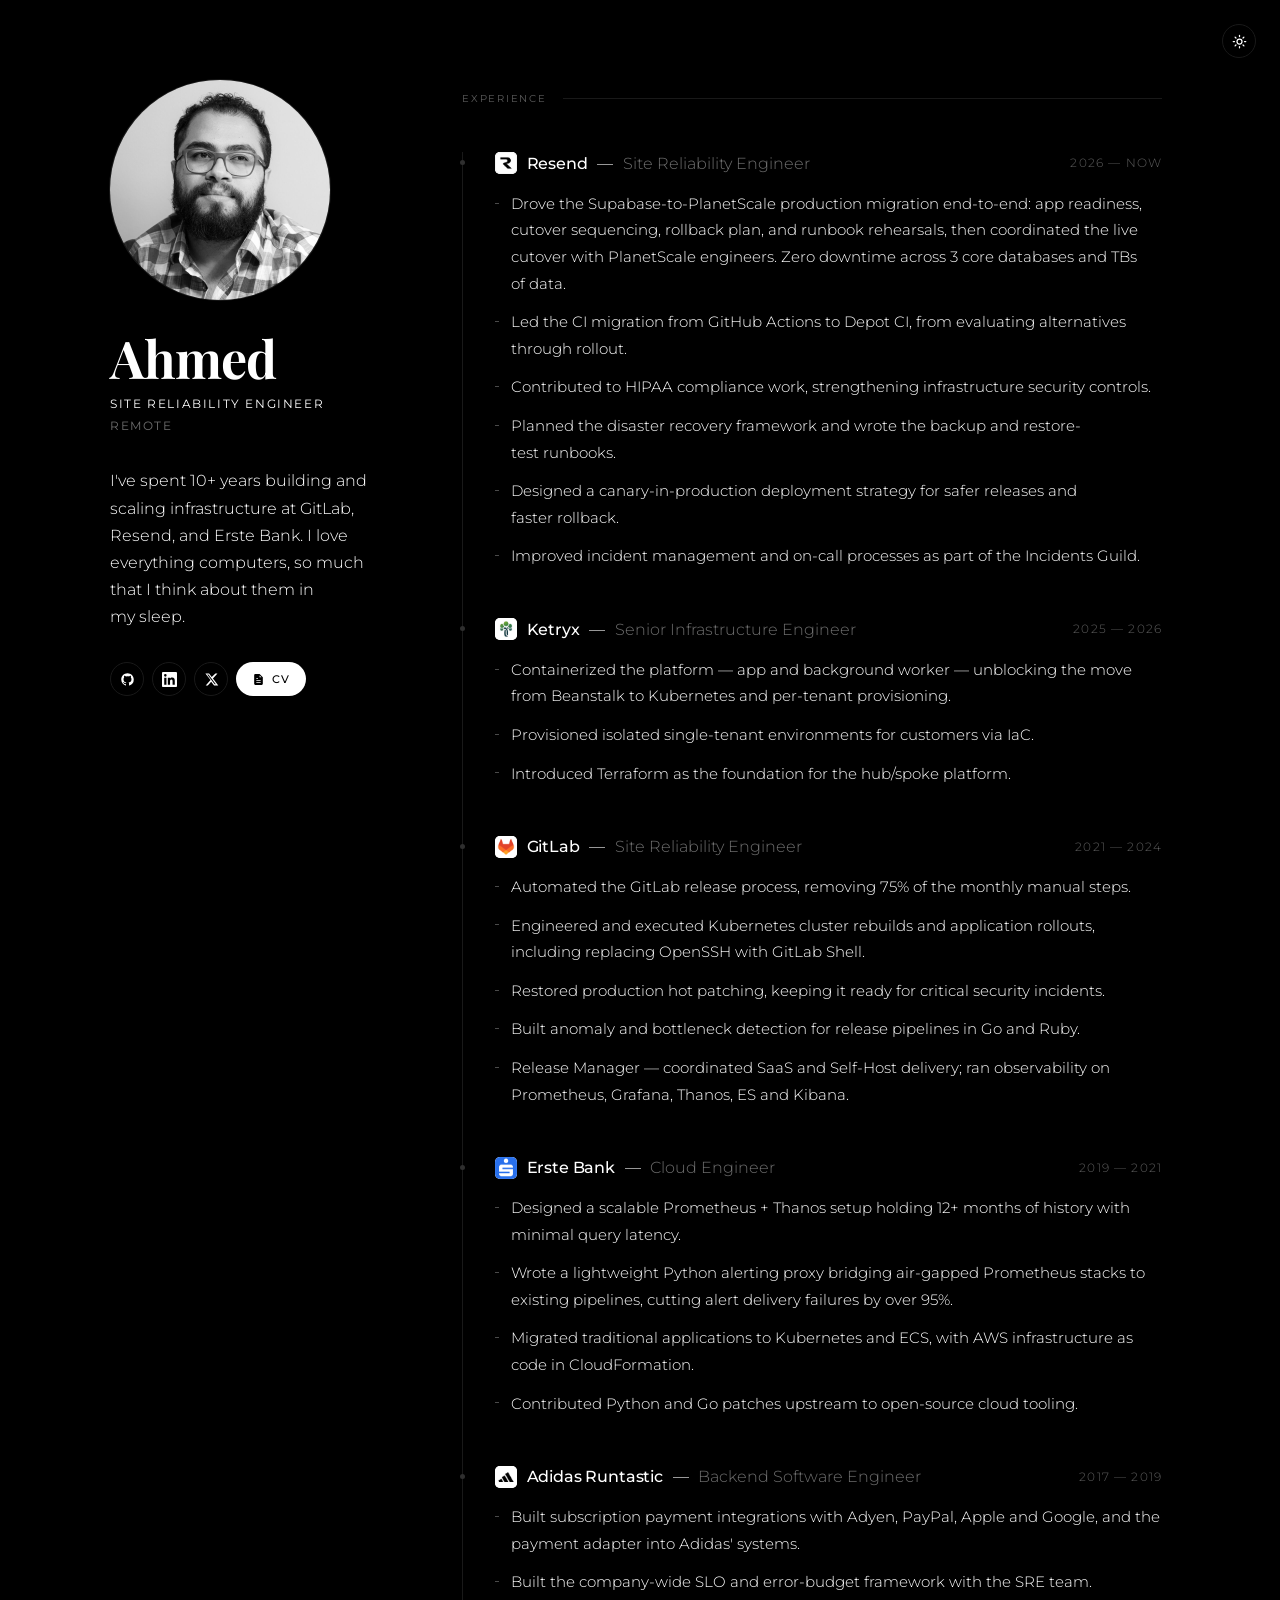
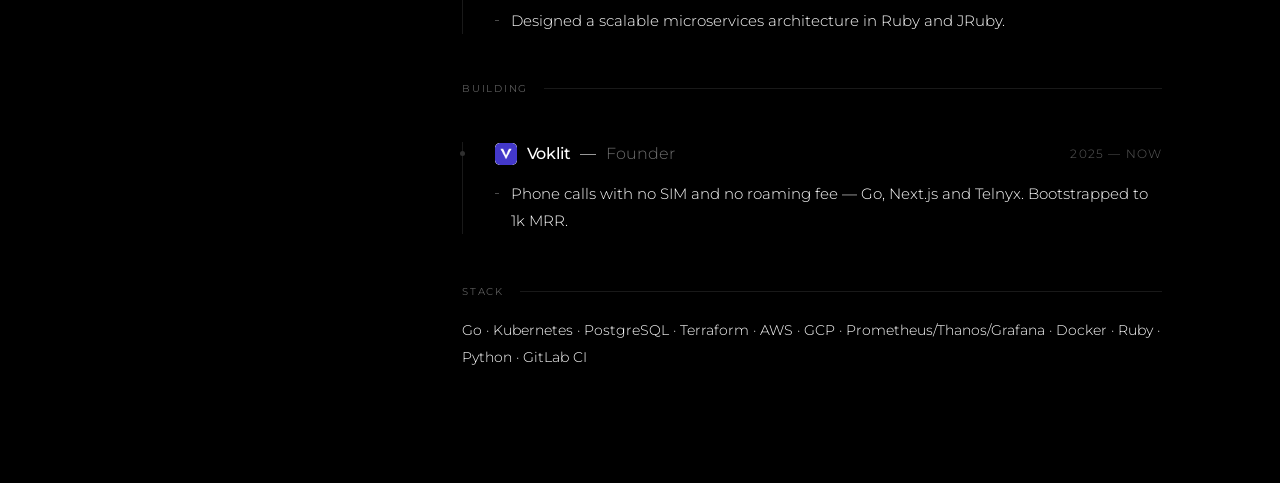
==== index.html @ a5c791d7 "Rewrite the bio around what I have built and where Name GitLab, Resend, and Erste Bank instead of a " ====
<!doctype html>
<html lang="en">
  <head>
    <meta charset="UTF-8" />
    <meta name="viewport" content="width=device-width, initial-scale=1.0" />
    <title>Ahmed — Site Reliability Engineer</title>
    <meta
      name="description"
      content="Ahmed is a Site Reliability Engineer. 10+ years building and scaling infrastructure at GitLab, Resend, and Erste Bank."
    />
    <link rel="canonical" href="https://atolba.com/" />

    <!-- Favicon -->
    <link rel="icon" type="image/x-icon" href="./assets/favicon.ico" />
    <link
      rel="icon"
      type="image/png"
      sizes="32x32"
      href="./assets/favicon-32x32.png"
    />
    <link
      rel="icon"
      type="image/png"
      sizes="16x16"
      href="./assets/favicon-16x16.png"
    />
    <link
      rel="icon"
      type="image/png"
      sizes="512x512"
      href="./assets/favicon-512.png"
    />
    <!-- declared last so browsers that support SVG prefer it; it follows the
         system colour scheme, which raster icons cannot do -->
    <link rel="icon" type="image/svg+xml" href="./assets/favicon.svg" />
    <link
      rel="apple-touch-icon"
      sizes="180x180"
      href="./assets/apple-touch-icon.png"
    />

    <!-- Open Graph -->
    <meta property="og:type" content="profile" />
    <meta property="og:url" content="https://atolba.com/" />
    <meta property="og:title" content="Ahmed — Site Reliability Engineer" />
    <meta
      property="og:description"
      content="Ahmed is a Site Reliability Engineer. 10+ years building and scaling infrastructure at GitLab, Resend, and Erste Bank."
    />
    <meta property="og:image" content="https://atolba.com/assets/og.png" />
    <meta property="og:image:type" content="image/png" />
    <meta property="og:image:width" content="1200" />
    <meta property="og:image:height" content="630" />
    <meta
      property="og:image:alt"
      content="Ahmed, Site Reliability Engineer, Remote — atolba.com"
    />
    <meta property="og:site_name" content="Ahmed" />
    <meta property="og:locale" content="en_US" />
    <meta property="profile:first_name" content="Ahmed" />

    <!-- Twitter / X Card -->
    <meta name="twitter:card" content="summary_large_image" />
    <meta name="twitter:site" content="@ahyield" />
    <meta name="twitter:creator" content="@ahyield" />
    <meta name="twitter:title" content="Ahmed — Site Reliability Engineer" />
    <meta
      name="twitter:description"
      content="Ahmed is a Site Reliability Engineer. 10+ years building and scaling infrastructure at GitLab, Resend, and Erste Bank."
    />
    <meta name="twitter:image" content="https://atolba.com/assets/og.png" />
    <meta
      name="twitter:image:alt"
      content="Ahmed, Site Reliability Engineer, Remote — atolba.com"
    />
    <link rel="preconnect" href="https://fonts.googleapis.com" />
    <link rel="preconnect" href="https://fonts.gstatic.com" crossorigin />
    <link
      href="https://fonts.googleapis.com/css2?family=Playfair+Display:wght@700&family=Montserrat:wght@300;400&display=swap"
      rel="stylesheet"
    />
    <link rel="stylesheet" href="assets/style.css" />
    <script src="assets/theme.js"></script>
    <script
      src="https://api.digitup.dev/v1/rum.js"
      data-key="rk_65c5ac5752353502935d1cb99cbffba3"
      defer
    ></script>
  </head>
  <body>
    <button
      class="theme-toggle"
      type="button"
      aria-label="Switch to light mode"
    >
      <svg
        class="icon-sun"
        viewBox="0 0 24 24"
        fill="none"
        stroke="currentColor"
        stroke-width="2"
        stroke-linecap="round"
        aria-hidden="true"
      >
        <circle cx="12" cy="12" r="4" />
        <path
          d="M12 2v2M12 20v2M4.93 4.93l1.41 1.41M17.66 17.66l1.41 1.41M2 12h2M20 12h2M6.34 17.66l-1.41 1.41M19.07 4.93l-1.41 1.41"
        />
      </svg>
      <svg
        class="icon-moon"
        viewBox="0 0 24 24"
        fill="none"
        stroke="currentColor"
        stroke-width="2"
        stroke-linecap="round"
        stroke-linejoin="round"
        aria-hidden="true"
      >
        <path d="M21 12.79A9 9 0 1111.21 3 7 7 0 0021 12.79z" />
      </svg>
    </button>

    <main class="wrap">
      <aside class="rail">
        <div class="avatar">
          <img src="assets/avatar.jpg" alt="Ahmed" width="880" height="880" />
        </div>

        <div class="identity">
          <h1 class="name">Ahmed</h1>

          <p class="meta">
            <span>Site Reliability Engineer</span>
            <span class="meta-sub">Remote</span>
          </p>
        </div>

        <p class="bio">
          I've spent 10+ years building and scaling infrastructure at GitLab,
          Resend, and Erste Bank. I love everything computers, so much that I
          think about them in my sleep.
        </p>

        <nav class="socials" aria-label="Links">
          <a
            href="https://github.com/ahyield"
            class="social-btn"
            aria-label="GitHub"
          >
            <svg viewBox="0 0 24 24" fill="currentColor" aria-hidden="true">
              <path
                d="M12 2C6.477 2 2 6.484 2 12.021c0 4.428 2.865 8.184 6.839 9.504.5.092.682-.217.682-.483 0-.237-.009-.868-.013-1.703-2.782.605-3.369-1.343-3.369-1.343-.454-1.158-1.11-1.466-1.11-1.466-.908-.62.069-.608.069-.608 1.003.07 1.531 1.032 1.531 1.032.892 1.53 2.341 1.088 2.91.832.092-.647.35-1.088.636-1.338-2.22-.253-4.555-1.113-4.555-4.951 0-1.093.39-1.988 1.029-2.688-.103-.253-.446-1.272.098-2.65 0 0 .84-.27 2.75 1.026A9.564 9.564 0 0112 6.844c.85.004 1.705.115 2.504.337 1.909-1.296 2.747-1.027 2.747-1.027.546 1.379.202 2.398.1 2.651.64.7 1.028 1.595 1.028 2.688 0 3.848-2.339 4.695-4.566 4.943.359.309.678.92.678 1.855 0 1.338-.012 2.419-.012 2.747 0 .268.18.58.688.482A10.019 10.019 0 0022 12.021C22 6.484 17.522 2 12 2z"
              />
            </svg>
          </a>

          <a
            href="https://linkedin.com/in/ahyield"
            class="social-btn"
            aria-label="LinkedIn"
          >
            <svg viewBox="0 0 24 24" fill="currentColor" aria-hidden="true">
              <path
                d="M20.447 20.452h-3.554v-5.569c0-1.328-.027-3.037-1.852-3.037-1.853 0-2.136 1.445-2.136 2.939v5.667H9.351V9h3.414v1.561h.046c.477-.9 1.637-1.85 3.37-1.85 3.601 0 4.267 2.37 4.267 5.455v6.286zM5.337 7.433a2.062 2.062 0 01-2.063-2.065 2.064 2.064 0 112.063 2.065zm1.782 13.019H3.555V9h3.564v11.452zM22.225 0H1.771C.792 0 0 .774 0 1.729v20.542C0 23.227.792 24 1.771 24h20.451C23.2 24 24 23.227 24 22.271V1.729C24 .774 23.2 0 22.222 0h.003z"
              />
            </svg>
          </a>

          <a href="https://x.com/ahyield" class="social-btn" aria-label="X">
            <svg viewBox="0 0 24 24" fill="currentColor" aria-hidden="true">
              <path
                d="M18.244 2.25h3.308l-7.227 8.26 8.502 11.24H16.17l-4.714-6.231-5.401 6.231H2.746l7.73-8.835L2.25 2.25H8.08l4.253 5.622zm-1.161 17.52h1.833L7.084 4.126H5.117z"
              />
            </svg>
          </a>

          <a
            class="cv-btn"
            href="assets/ahmed-tolba-sre.pdf"
            target="_blank"
            rel="noopener nofollow"
          >
            <svg viewBox="0 0 24 24" fill="currentColor" aria-hidden="true">
              <path
                d="M14 2H6a2 2 0 00-2 2v16a2 2 0 002 2h12a2 2 0 002-2V8l-6-6zm0 2.5L17.5 8H14V4.5zM8 13h8v1.5H8V13zm0 3.5h8V18H8v-1.5zM8 9.5h3V11H8V9.5z"
              />
            </svg>
            CV
          </a>
        </nav>
      </aside>

      <div class="column">
        <section class="work" aria-label="Experience">
          <p class="section-label">Experience</p>

          <div class="roles">
            <div class="role">
              <div class="role-head">
                <span class="role-who">
                  <img
                    class="role-logo"
                    src="assets/logos/resend.png"
                    alt=""
                    aria-hidden="true"
                    width="22"
                    height="22"
                  />
                  <span class="role-company"
                    ><a href="https://resend.com">Resend</a></span
                  >
                  — <span class="role-title">Site Reliability Engineer</span>
                </span>
                <span class="role-date">2026 — now</span>
              </div>
              <ul class="role-points">
                <li>
                  Drove the Supabase-to-PlanetScale production migration
                  end-to-end: app readiness, cutover sequencing, rollback plan,
                  and runbook rehearsals, then coordinated the live cutover with
                  PlanetScale engineers. Zero downtime across 3 core databases
                  and TBs of data.
                </li>
                <li>
                  Led the CI migration from GitHub Actions to Depot CI, from
                  evaluating alternatives through rollout.
                </li>
                <li>
                  Contributed to HIPAA compliance work, strengthening
                  infrastructure security controls.
                </li>
                <li>
                  Planned the disaster recovery framework and wrote the backup
                  and restore-test runbooks.
                </li>
                <li>
                  Designed a canary-in-production deployment strategy for safer
                  releases and faster rollback.
                </li>
                <li>
                  Improved incident management and on-call processes as part of
                  the Incidents Guild.
                </li>
              </ul>
            </div>

            <div class="role">
              <div class="role-head">
                <span class="role-who">
                  <img
                    class="role-logo"
                    src="assets/logos/ketryx.png"
                    alt=""
                    aria-hidden="true"
                    width="22"
                    height="22"
                  />
                  <span class="role-company"
                    ><a href="https://ketryx.com">Ketryx</a></span
                  >
                  —
                  <span class="role-title">Senior Infrastructure Engineer</span>
                </span>
                <span class="role-date">2025 — 2026</span>
              </div>
              <ul class="role-points">
                <li>
                  Containerized the platform — app and background worker —
                  unblocking the move from Beanstalk to Kubernetes and
                  per-tenant provisioning.
                </li>
                <li>
                  Provisioned isolated single-tenant environments for customers
                  via IaC.
                </li>
                <li>
                  Introduced Terraform as the foundation for the hub/spoke
                  platform.
                </li>
              </ul>
            </div>

            <div class="role">
              <div class="role-head">
                <span class="role-who">
                  <img
                    class="role-logo"
                    src="assets/logos/gitlab.png"
                    alt=""
                    aria-hidden="true"
                    width="22"
                    height="22"
                  />
                  <span class="role-company"
                    ><a href="https://gitlab.com">GitLab</a></span
                  >
                  — <span class="role-title">Site Reliability Engineer</span>
                </span>
                <span class="role-date">2021 — 2024</span>
              </div>
              <ul class="role-points">
                <li>
                  Automated the GitLab release process, removing 75% of the
                  monthly manual steps.
                </li>
                <li>
                  Engineered and executed Kubernetes cluster rebuilds and
                  application rollouts, including replacing OpenSSH with GitLab
                  Shell.
                </li>
                <li>
                  Restored production hot patching, keeping it ready for
                  critical security incidents.
                </li>
                <li>
                  Built anomaly and bottleneck detection for release pipelines
                  in Go and Ruby.
                </li>
                <li>
                  Release Manager — coordinated SaaS and Self-Host delivery; ran
                  observability on Prometheus, Grafana, Thanos, ES and Kibana.
                </li>
              </ul>
            </div>

            <div class="role">
              <div class="role-head">
                <span class="role-who">
                  <img
                    class="role-logo"
                    src="assets/logos/erste.png"
                    alt=""
                    aria-hidden="true"
                    width="22"
                    height="22"
                  />
                  <span class="role-company">Erste Bank</span> —
                  <span class="role-title">Cloud Engineer</span>
                </span>
                <span class="role-date">2019 — 2021</span>
              </div>
              <ul class="role-points">
                <li>
                  Designed a scalable Prometheus + Thanos setup holding 12+
                  months of history with minimal query latency.
                </li>
                <li>
                  Wrote a lightweight Python alerting proxy bridging air-gapped
                  Prometheus stacks to existing pipelines, cutting alert
                  delivery failures by over 95%.
                </li>
                <li>
                  Migrated traditional applications to Kubernetes and ECS, with
                  AWS infrastructure as code in CloudFormation.
                </li>
                <li>
                  Contributed Python and Go patches upstream to open-source
                  cloud tooling.
                </li>
              </ul>
            </div>

            <div class="role">
              <div class="role-head">
                <span class="role-who">
                  <img
                    class="role-logo"
                    src="assets/logos/adidas.png"
                    alt=""
                    aria-hidden="true"
                    width="22"
                    height="22"
                  />
                  <span class="role-company">Adidas Runtastic</span> —
                  <span class="role-title">Backend Software Engineer</span>
                </span>
                <span class="role-date">2017 — 2019</span>
              </div>
              <ul class="role-points">
                <li>
                  Built subscription payment integrations with Adyen, PayPal,
                  Apple and Google, and the payment adapter into Adidas'
                  systems.
                </li>
                <li>
                  Built the company-wide SLO and error-budget framework with the
                  SRE team.
                </li>
                <li>
                  Designed a scalable microservices architecture in Ruby and
                  JRuby.
                </li>
              </ul>
            </div>
          </div>

          <p class="section-label">Building</p>

          <div class="roles">
            <div class="role">
              <div class="role-head">
                <span class="role-who">
                  <img
                    class="role-logo"
                    src="assets/logos/voklit.png"
                    alt=""
                    aria-hidden="true"
                    width="22"
                    height="22"
                  />
                  <span class="role-company"
                    ><a href="https://voklit.com">Voklit</a></span
                  >
                  — <span class="role-title">Founder</span>
                </span>
                <span class="role-date">2025 — now</span>
              </div>
              <ul class="role-points">
                <li>
                  Phone calls with no SIM and no roaming fee — Go, Next.js and
                  Telnyx. Bootstrapped to 1k MRR.
                </li>
              </ul>
            </div>
          </div>
        </section>

        <p class="stack">
          <span class="section-label">Stack</span>
          <span
            >Go · Kubernetes · PostgreSQL · Terraform · AWS · GCP ·
            Prometheus/Thanos/Grafana · Docker · Ruby · Python · GitLab CI</span
          >
        </p>
      </div>
    </main>
  </body>
</html>
---- assets/style.css ----
:root {
  --bg: #000;
  --fg: #fff;
  --fg-mid: #6e6e6e;
  --fg-faint: #5c5c5c;
  --label: #5c5c5c;
  --line: #191919;
  --line-strong: #4a4a4a;
  --dot: #2f2f2f;
  --bullet: #4a4a4a;
  --btn-hover: #d8d8d8;
  --chip-ring: transparent;
  --accent: #5eaaff;
  --ease-out: cubic-bezier(0.23, 1, 0.32, 1);

  /* vertical rhythm — every gap on the page comes from this scale */
  --s1: 0.5rem;
  --s2: 0.75rem;
  --s3: 1rem;
  --s4: 1.5rem;
  --s5: 2rem;
  --s6: 3rem;

  color-scheme: dark;
}

/* opt-in light theme; the button sets data-theme on <html> */
:root[data-theme="light"] {
  --bg: #fff;
  --fg: #111;
  --fg-mid: #6b6b6b;
  --fg-faint: #9b9b9b;
  --label: #9b9b9b;
  --line: #e6e6e6;
  --line-strong: #bdbdbd;
  --dot: #d2d2d2;
  --bullet: #c2c2c2;
  --btn-hover: #333;
  --chip-ring: #dcdcdc;
  --accent: #0b63ce;

  color-scheme: light;
}

*,
*::before,
*::after {
  box-sizing: border-box;
  margin: 0;
  padding: 0;
}

::selection {
  background: var(--accent);
  color: var(--bg);
}

body {
  min-height: 100vh;
  background: var(--bg);
  display: flex;
  justify-content: center;
  font-family: "Montserrat", sans-serif;
  -webkit-font-smoothing: antialiased;
  padding: 5rem 2rem 7rem;
}

.wrap {
  width: 100%;
  max-width: 1060px;
  display: grid;
  grid-template-columns: 280px 1fr;
  gap: 4.5rem;
}

/* ── Sticky identity rail ── */
.rail {
  position: sticky;
  top: 5rem;
  align-self: start;
  display: flex;
  flex-direction: column;
  gap: var(--s5);
}

.identity {
  display: flex;
  flex-direction: column;
  gap: var(--s2);
}

.avatar {
  width: 220px;
  height: 220px;
  border-radius: 50%;
  overflow: hidden;
  box-shadow: 0 0 0 1px var(--line);
  opacity: 0;
  animation: up 0.7s var(--ease-out) 0.05s forwards;
}

.avatar img {
  width: 100%;
  height: 100%;
  object-fit: cover;
  display: block;
}

.name {
  font-family: "Playfair Display", Georgia, serif;
  font-size: 3.25rem;
  font-weight: 700;
  color: var(--fg);
  letter-spacing: -0.02em;
  line-height: 1;
  opacity: 0;
  animation: up 0.7s var(--ease-out) 0.15s forwards;
}

.meta {
  display: flex;
  flex-direction: column;
  gap: 0.3rem;
  font-size: 0.72rem;
  font-weight: 400;
  color: var(--fg);
  letter-spacing: 0.14em;
  text-transform: uppercase;
  line-height: 1.5;
  opacity: 0;
  animation: up 0.7s var(--ease-out) 0.25s forwards;
}

.meta-sub {
  color: var(--fg-mid);
}

.bio {
  font-size: 1rem;
  font-weight: 300;
  color: var(--fg);
  line-height: 1.7;
  text-wrap: pretty;
  opacity: 0;
  animation: up 0.7s var(--ease-out) 0.35s forwards;
}

/* ── Social buttons ── */
.socials {
  display: flex;
  align-items: center;
  gap: var(--s1);
  flex-wrap: wrap;
  opacity: 0;
  animation: up 0.7s var(--ease-out) 0.45s forwards;
}

.social-btn {
  display: inline-flex;
  align-items: center;
  justify-content: center;
  width: 34px;
  height: 34px;
  border: 1px solid var(--line);
  border-radius: 999px;
  color: var(--fg);
  text-decoration: none;
  transition:
    border-color 200ms var(--ease-out),
    transform 160ms var(--ease-out);
}

.social-btn svg {
  width: 15px;
  height: 15px;
  flex-shrink: 0;
}

@media (hover: hover) and (pointer: fine) {
  .social-btn:hover {
    border-color: var(--line-strong);
  }
}

.social-btn:active {
  transform: scale(0.97);
}

/* ── Theme toggle ── */
.theme-toggle {
  position: fixed;
  top: var(--s4);
  right: var(--s4);
  z-index: 10;
  display: inline-flex;
  align-items: center;
  justify-content: center;
  width: 34px;
  height: 34px;
  padding: 0;
  border: 1px solid var(--line);
  border-radius: 999px;
  background: var(--bg);
  color: var(--fg);
  cursor: pointer;
  transition:
    border-color 200ms var(--ease-out),
    transform 160ms var(--ease-out);
}

.theme-toggle svg {
  width: 15px;
  height: 15px;
}

.theme-toggle:focus-visible {
  outline: 2px solid var(--accent);
  outline-offset: 2px;
}

@media (hover: hover) and (pointer: fine) {
  .theme-toggle:hover {
    border-color: var(--line-strong);
  }
}

.theme-toggle:active {
  transform: scale(0.97);
}

.icon-moon {
  display: none;
}

:root[data-theme="light"] .icon-sun {
  display: none;
}

:root[data-theme="light"] .icon-moon {
  display: block;
}

/* ── CV ── */
.cv-btn {
  display: inline-flex;
  align-items: center;
  gap: 0.45rem;
  height: 34px;
  padding: 0 1rem;
  border-radius: 999px;
  background: var(--fg);
  color: var(--bg);
  font-size: 0.68rem;
  font-weight: 500;
  letter-spacing: 0.08em;
  text-transform: uppercase;
  text-decoration: none;
  opacity: 0;
  transition:
    background-color 200ms var(--ease-out),
    transform 160ms var(--ease-out);
  animation: up 0.7s var(--ease-out) 0.45s forwards;
}

.cv-btn svg {
  width: 13px;
  height: 13px;
  flex-shrink: 0;
}

@media (hover: hover) and (pointer: fine) {
  .cv-btn:hover {
    background-color: var(--btn-hover);
  }
}

.cv-btn:active {
  transform: scale(0.97);
}

/* ── Section labels ── */
.section-label {
  display: flex;
  align-items: center;
  gap: var(--s3);
  font-size: 0.62rem;
  font-weight: 400;
  color: var(--label);
  letter-spacing: 0.18em;
  text-transform: uppercase;
}

.section-label::after {
  content: "";
  flex: 1;
  height: 1px;
  background: var(--line);
}

/* ── Experience timeline ── */
.column {
  display: flex;
  flex-direction: column;
  gap: var(--s6);
  max-width: 700px;
  padding-top: 0.75rem;
}

.work {
  display: flex;
  flex-direction: column;
  gap: var(--s6);
}

.roles {
  display: flex;
  flex-direction: column;
  gap: var(--s6);
  border-left: 1px solid var(--line);
  padding-left: var(--s5);
}

.role {
  position: relative;
  opacity: 0;
  animation: up 0.7s var(--ease-out) forwards;
}

.role::before {
  content: "";
  position: absolute;
  left: calc(-1 * var(--s5) - 3px);
  top: 0.53rem;
  width: 5px;
  height: 5px;
  border-radius: 50%;
  background: var(--dot);
  transition: background 250ms var(--ease-out);
}

.roles .role:nth-child(1) {
  animation-delay: 0.6s;
}
.roles .role:nth-child(2) {
  animation-delay: 0.66s;
}
.roles .role:nth-child(3) {
  animation-delay: 0.72s;
}
.roles .role:nth-child(4) {
  animation-delay: 0.78s;
}
.roles .role:nth-child(5) {
  animation-delay: 0.84s;
}

@media (hover: hover) and (pointer: fine) {
  .role:hover::before {
    background: var(--accent);
  }
}

.role-head {
  display: flex;
  align-items: center;
  justify-content: space-between;
  gap: var(--s3);
  margin-bottom: var(--s3);
}

.role-who {
  display: flex;
  align-items: center;
  gap: 0.6rem;
  font-size: 1.02rem;
  font-weight: 300;
  color: var(--fg);
  line-height: 1.4;
  min-width: 0;
}

/* company marks are normalized onto white chips so dark logos stay visible */
.role-logo {
  width: 22px;
  height: 22px;
  flex-shrink: 0;
  border-radius: 5px;
  background: #fff;
  box-shadow: 0 0 0 1px var(--chip-ring);
  object-fit: contain;
}

.role-company {
  font-weight: 500;
  letter-spacing: -0.01em;
}

.role-company a {
  color: inherit;
  text-decoration: none;
  transition: color 200ms var(--ease-out);
}

@media (hover: hover) and (pointer: fine) {
  .role-company a:hover {
    color: var(--accent);
  }
}

.role-title {
  color: var(--fg-mid);
}

.role-date {
  font-size: 0.72rem;
  font-weight: 300;
  color: var(--fg-faint);
  flex-shrink: 0;
  letter-spacing: 0.1em;
  text-transform: uppercase;
}

.role-points {
  list-style: none;
  display: flex;
  flex-direction: column;
  gap: var(--s2);
}

.role-points li {
  position: relative;
  padding-left: 1rem;
  font-size: 0.95rem;
  font-weight: 300;
  color: var(--fg);
  line-height: 1.75;
  text-wrap: pretty;
}

.role-points li::before {
  content: "";
  position: absolute;
  left: 0;
  top: 0.78em;
  width: 4px;
  height: 1px;
  background: var(--bullet);
}

/* ── Stack ── */
.stack {
  display: flex;
  flex-direction: column;
  gap: var(--s3);
  font-size: 0.88rem;
  font-weight: 300;
  color: var(--fg);
  line-height: 1.9;
  opacity: 0;
  animation: up 0.7s var(--ease-out) 0.9s forwards;
}

@keyframes up {
  from {
    opacity: 0;
    transform: translateY(10px);
  }
  to {
    opacity: 1;
    transform: translateY(0);
  }
}

@media (max-width: 820px) {
  body {
    padding: 3.5rem 1.5rem 5rem;
  }

  .wrap {
    grid-template-columns: 1fr;
    gap: var(--s6);
  }

  .rail {
    position: static;
  }

  .avatar {
    width: 128px;
    height: 128px;
  }

  .name {
    font-size: 2.75rem;
  }

  .bio {
    max-width: 46ch;
  }

  .column {
    padding-top: 0;
  }

  .roles {
    padding-left: var(--s4);
  }

  .role::before {
    left: calc(-1 * var(--s4) - 3px);
  }

  .role-head {
    flex-direction: column;
    align-items: flex-start;
    gap: 0.3rem;
  }
}

@media (prefers-reduced-motion: reduce) {
  .avatar,
  .name,
  .meta,
  .bio,
  .socials,
  .cv-btn,
  .role,
  .stack {
    animation: fade 0.4s ease forwards;
  }

  .social-btn:active,
  .cv-btn:active,
  .theme-toggle:active {
    transform: none;
  }
}

@keyframes fade {
  to {
    opacity: 1;
  }
}
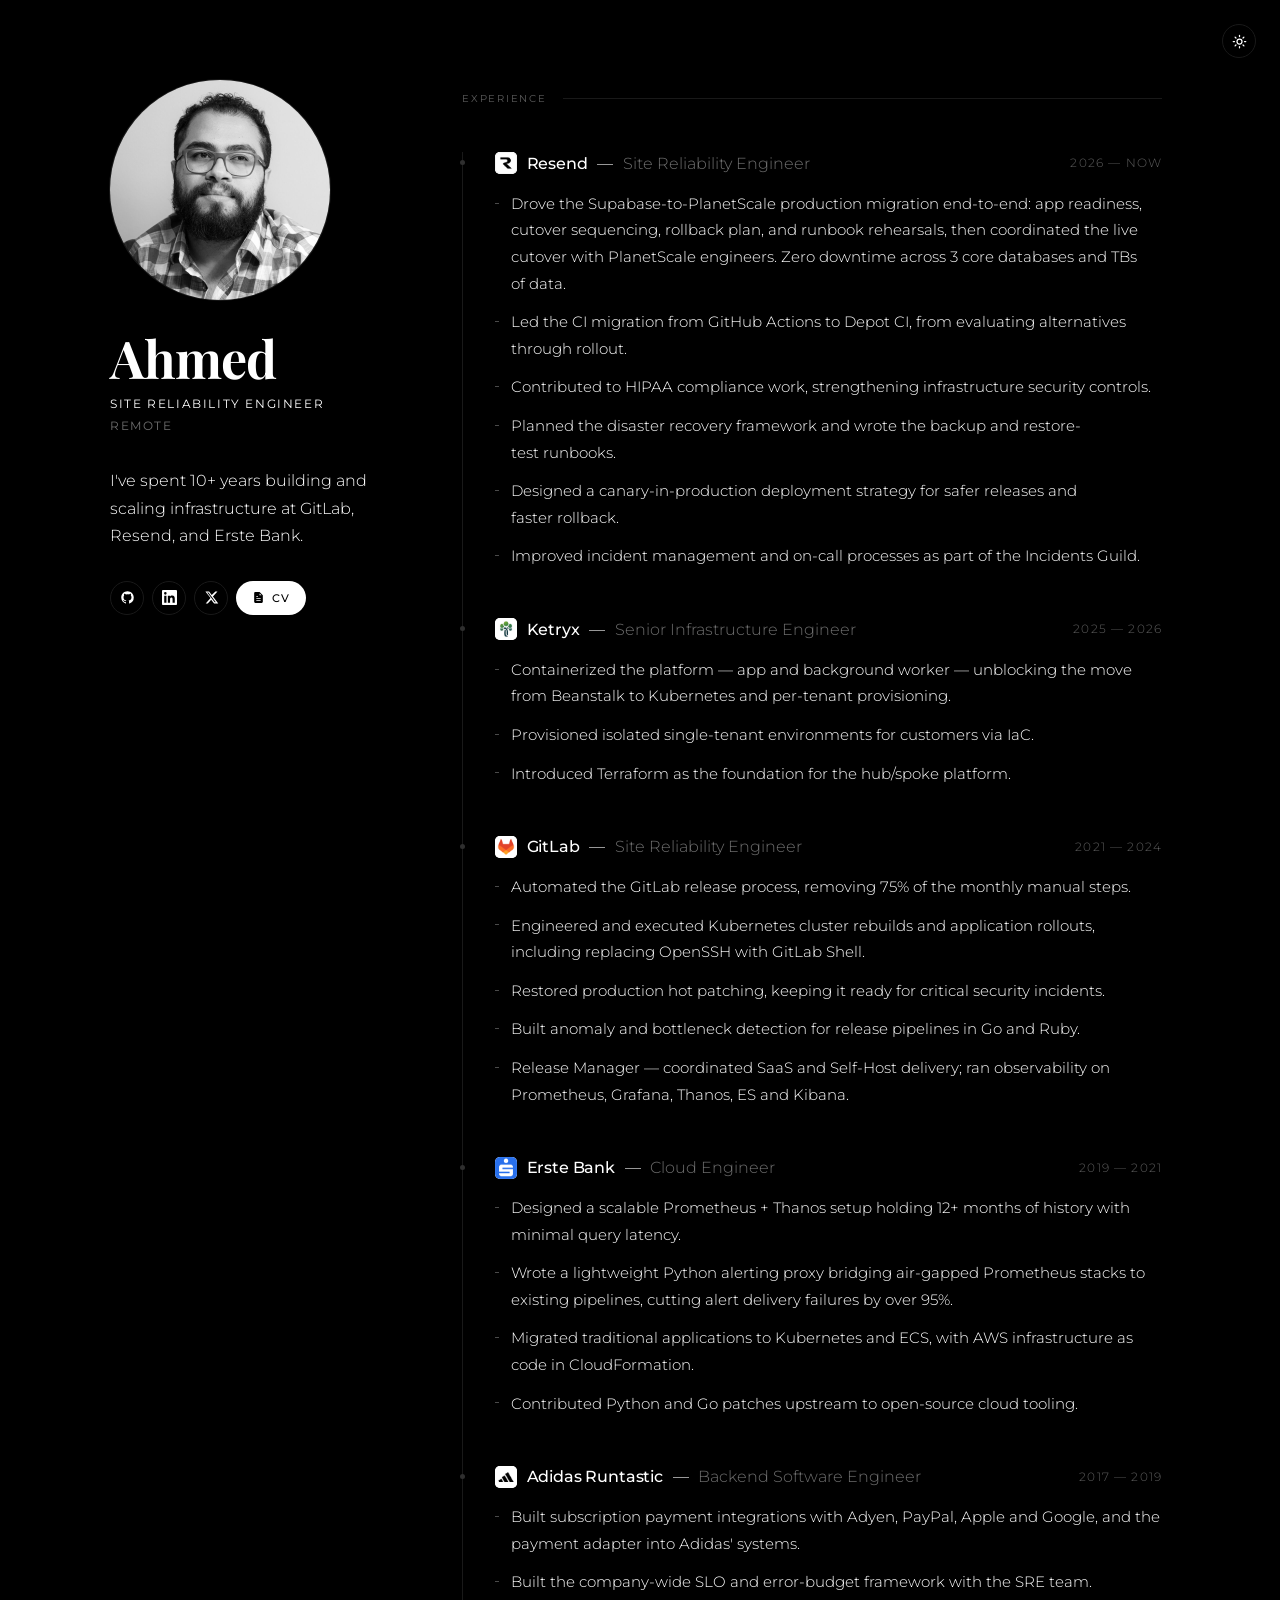
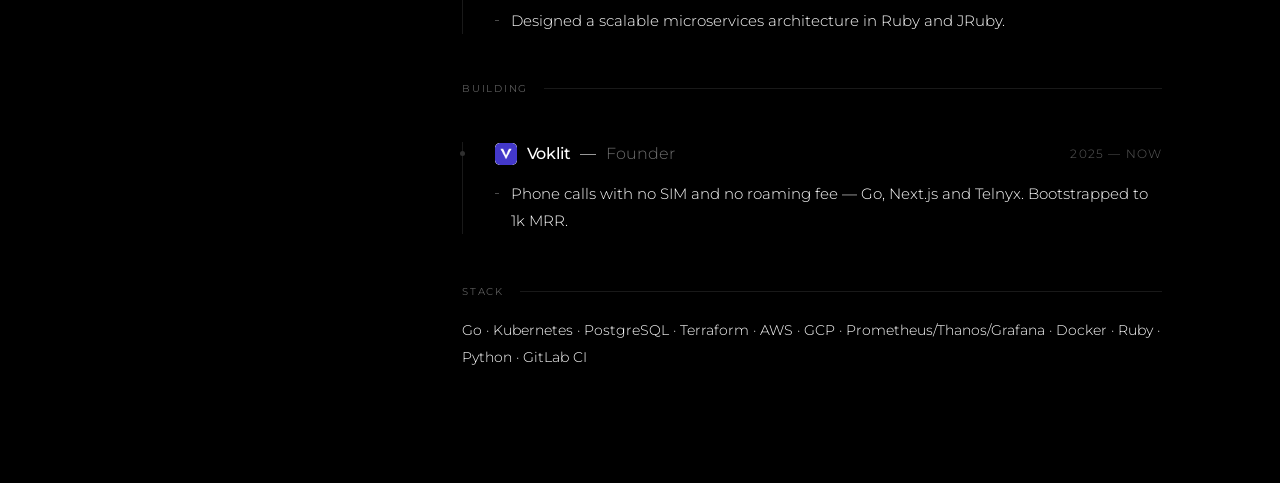
==== commit 6716d750: "Remove useless phrase" ====
--- a/index.html
+++ b/index.html
@@ -138,8 +138,7 @@
 
         <p class="bio">
           I've spent 10+ years building and scaling infrastructure at GitLab,
-          Resend, and Erste Bank. I love everything computers, so much that I
-          think about them in my sleep.
+          Resend, and Erste Bank.
         </p>
 
         <nav class="socials" aria-label="Links">
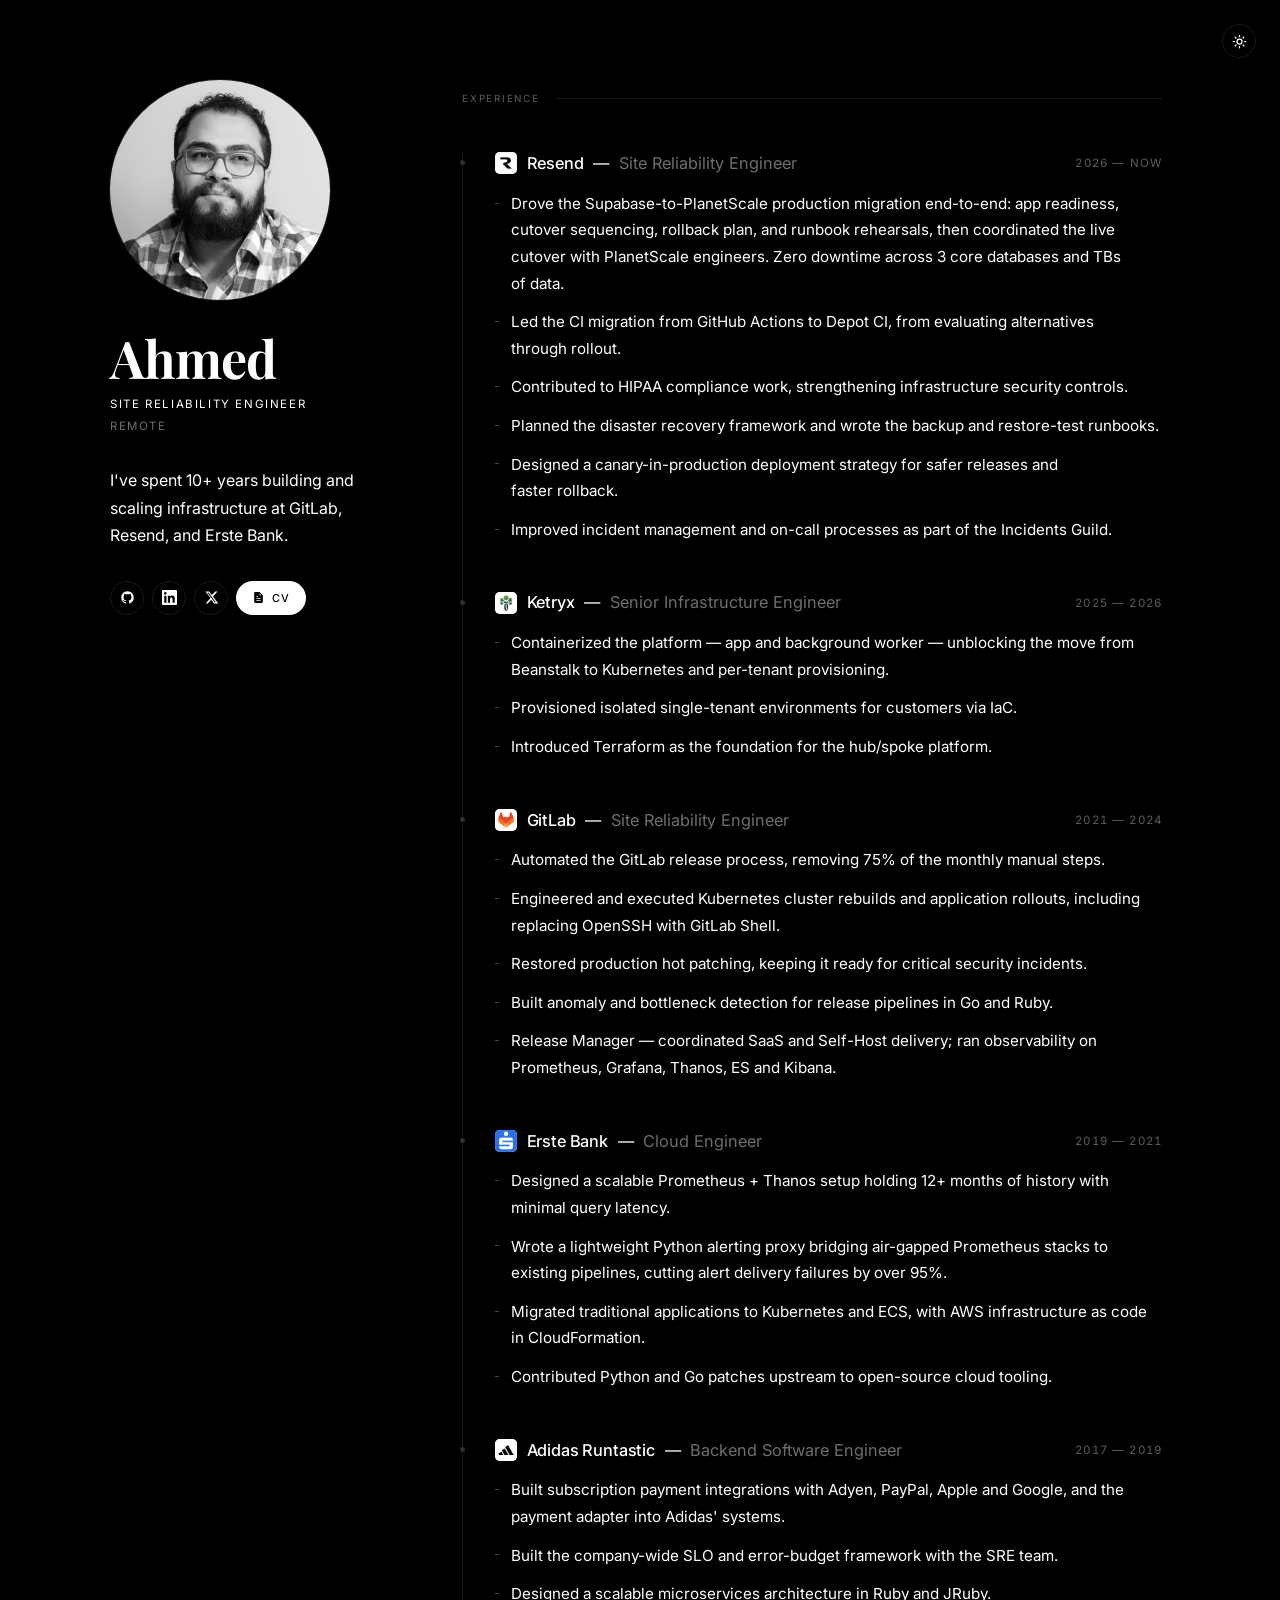
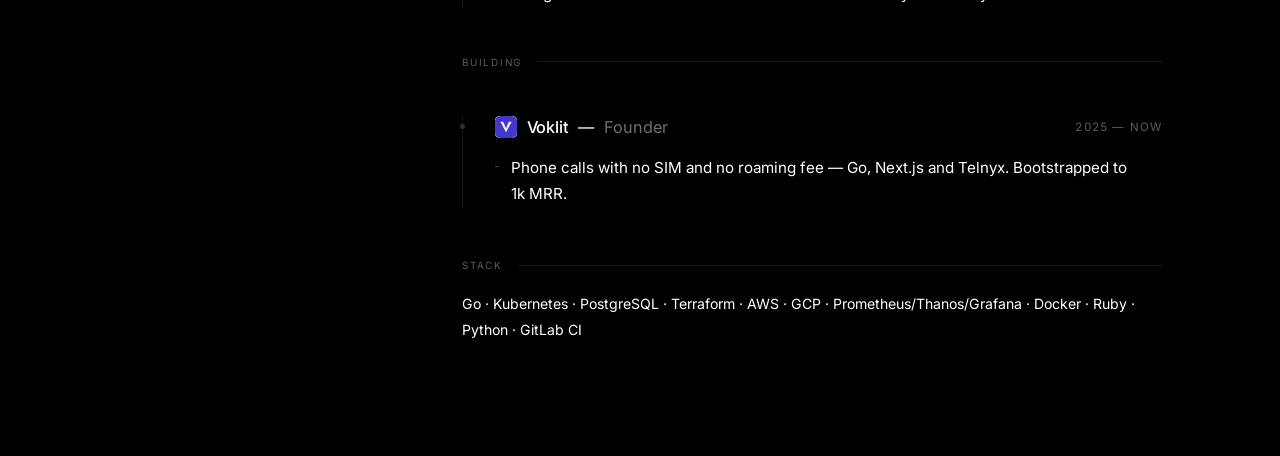
==== commit 0d0db490: "Set body text in Inter instead of Montserrat Montserrat is a geometric display face; at 15px its wid" ====
--- a/index.html
+++ b/index.html
@@ -76,7 +76,7 @@
     <link rel="preconnect" href="https://fonts.googleapis.com" />
     <link rel="preconnect" href="https://fonts.gstatic.com" crossorigin />
     <link
-      href="https://fonts.googleapis.com/css2?family=Playfair+Display:wght@700&family=Montserrat:wght@300;400&display=swap"
+      href="https://fonts.googleapis.com/css2?family=Playfair+Display:wght@700&family=Inter:wght@400;500&display=swap"
       rel="stylesheet"
     />
     <link rel="stylesheet" href="assets/style.css" />
--- a/assets/style.css
+++ b/assets/style.css
@@ -60,7 +60,7 @@
   background: var(--bg);
   display: flex;
   justify-content: center;
-  font-family: "Montserrat", sans-serif;
+  font-family: "Inter", system-ui, -apple-system, sans-serif;
   -webkit-font-smoothing: antialiased;
   padding: 5rem 2rem 7rem;
 }
@@ -137,7 +137,7 @@
 
 .bio {
   font-size: 1rem;
-  font-weight: 300;
+  font-weight: 400;
   color: var(--fg);
   line-height: 1.7;
   text-wrap: pretty;
@@ -373,7 +373,7 @@
   align-items: center;
   gap: 0.6rem;
   font-size: 1.02rem;
-  font-weight: 300;
+  font-weight: 400;
   color: var(--fg);
   line-height: 1.4;
   min-width: 0;
@@ -412,8 +412,9 @@
 }
 
 .role-date {
+  font-variant-numeric: tabular-nums;
   font-size: 0.72rem;
-  font-weight: 300;
+  font-weight: 400;
   color: var(--fg-faint);
   flex-shrink: 0;
   letter-spacing: 0.1em;
@@ -431,7 +432,7 @@
   position: relative;
   padding-left: 1rem;
   font-size: 0.95rem;
-  font-weight: 300;
+  font-weight: 400;
   color: var(--fg);
   line-height: 1.75;
   text-wrap: pretty;
@@ -453,7 +454,7 @@
   flex-direction: column;
   gap: var(--s3);
   font-size: 0.88rem;
-  font-weight: 300;
+  font-weight: 400;
   color: var(--fg);
   line-height: 1.9;
   opacity: 0;
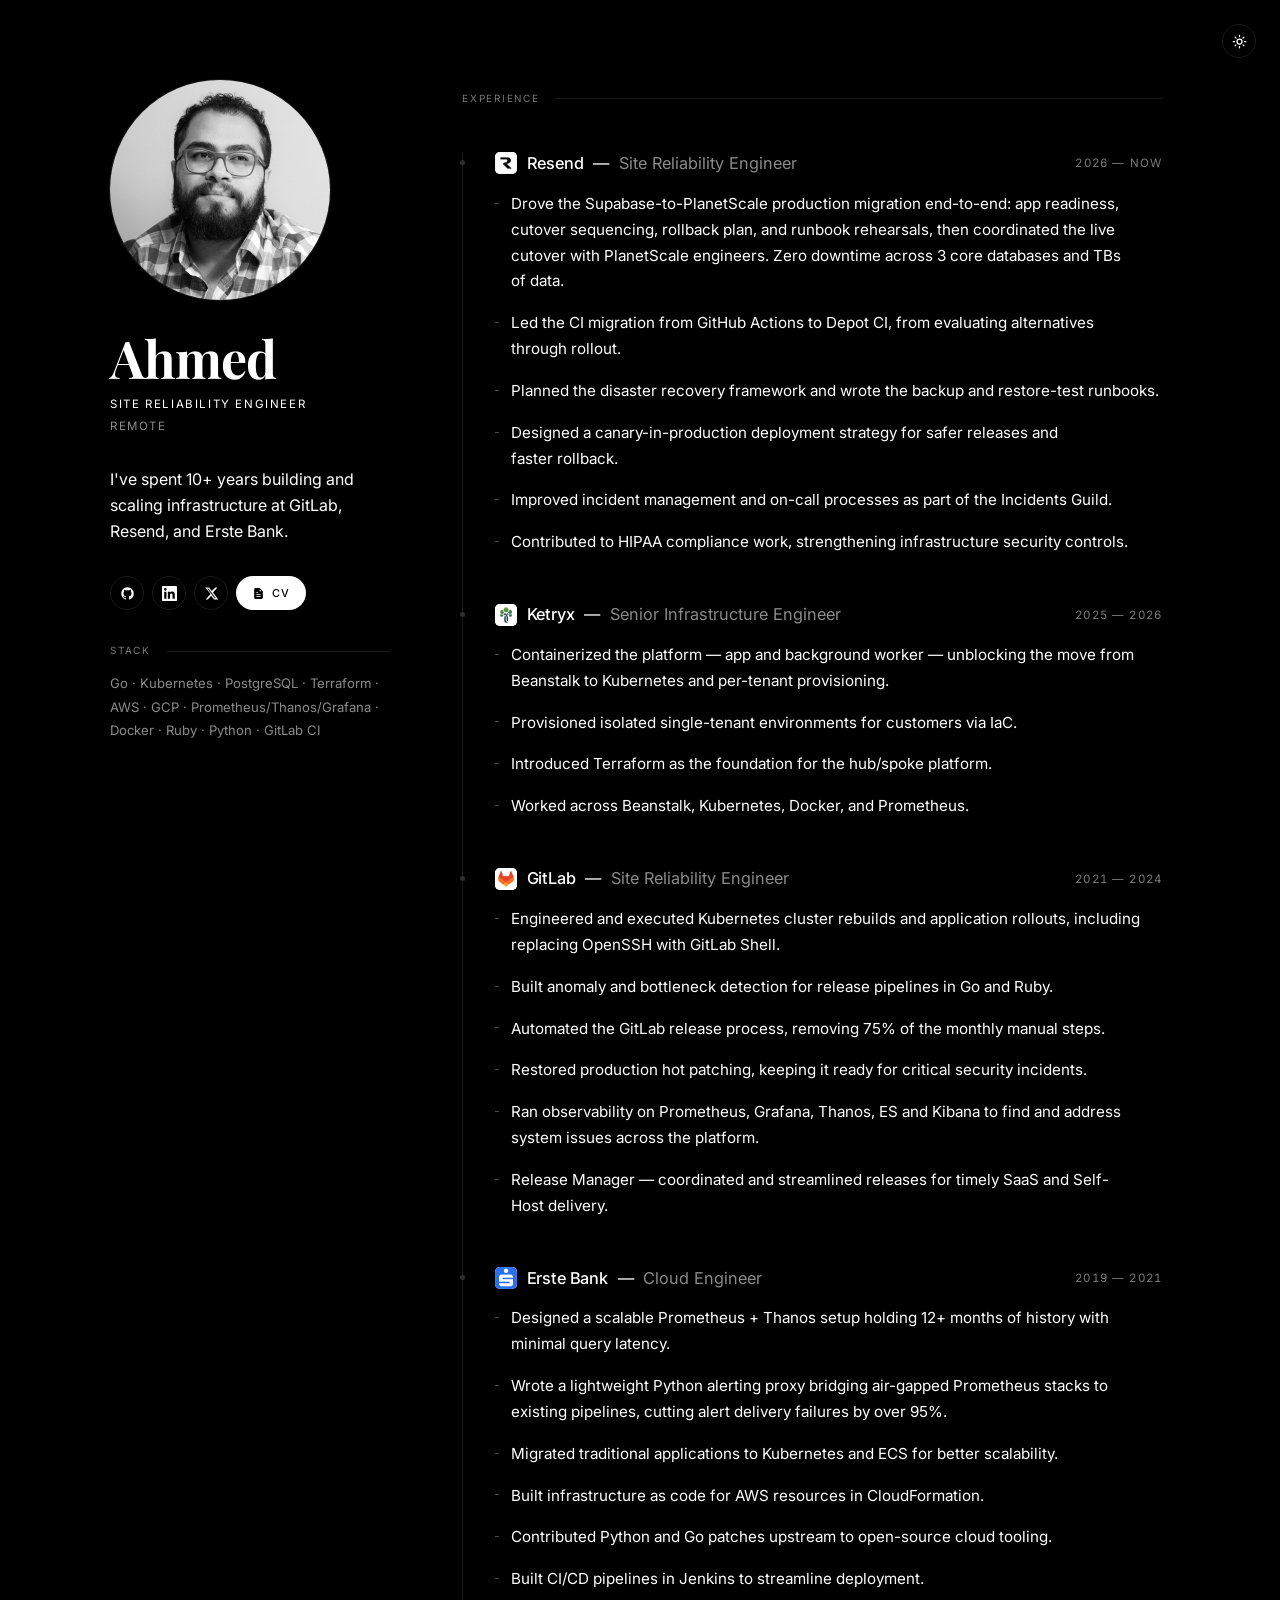
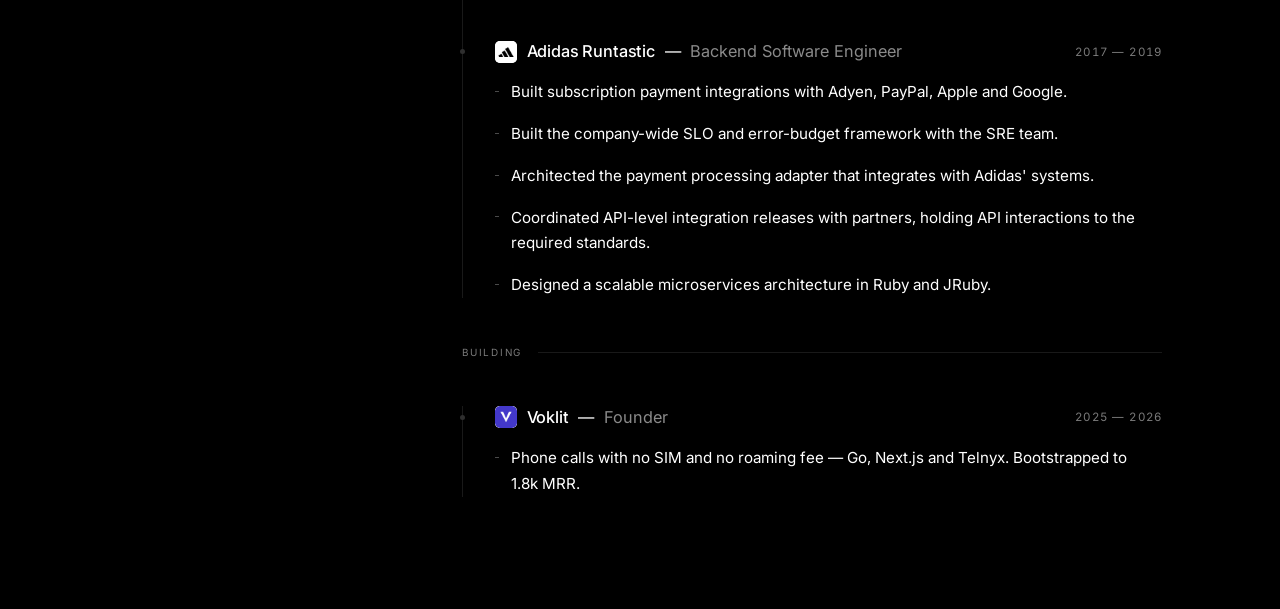
==== commit 2da32afd: "Fix contrast, move the stack into the rail, resync with the CV Contrast: dates and labels failed WCA" ====
--- a/index.html
+++ b/index.html
@@ -188,242 +188,6 @@
             CV
           </a>
         </nav>
-      </aside>
-
-      <div class="column">
-        <section class="work" aria-label="Experience">
-          <p class="section-label">Experience</p>
-
-          <div class="roles">
-            <div class="role">
-              <div class="role-head">
-                <span class="role-who">
-                  <img
-                    class="role-logo"
-                    src="assets/logos/resend.png"
-                    alt=""
-                    aria-hidden="true"
-                    width="22"
-                    height="22"
-                  />
-                  <span class="role-company"
-                    ><a href="https://resend.com">Resend</a></span
-                  >
-                  — <span class="role-title">Site Reliability Engineer</span>
-                </span>
-                <span class="role-date">2026 — now</span>
-              </div>
-              <ul class="role-points">
-                <li>
-                  Drove the Supabase-to-PlanetScale production migration
-                  end-to-end: app readiness, cutover sequencing, rollback plan,
-                  and runbook rehearsals, then coordinated the live cutover with
-                  PlanetScale engineers. Zero downtime across 3 core databases
-                  and TBs of data.
-                </li>
-                <li>
-                  Led the CI migration from GitHub Actions to Depot CI, from
-                  evaluating alternatives through rollout.
-                </li>
-                <li>
-                  Contributed to HIPAA compliance work, strengthening
-                  infrastructure security controls.
-                </li>
-                <li>
-                  Planned the disaster recovery framework and wrote the backup
-                  and restore-test runbooks.
-                </li>
-                <li>
-                  Designed a canary-in-production deployment strategy for safer
-                  releases and faster rollback.
-                </li>
-                <li>
-                  Improved incident management and on-call processes as part of
-                  the Incidents Guild.
-                </li>
-              </ul>
-            </div>
-
-            <div class="role">
-              <div class="role-head">
-                <span class="role-who">
-                  <img
-                    class="role-logo"
-                    src="assets/logos/ketryx.png"
-                    alt=""
-                    aria-hidden="true"
-                    width="22"
-                    height="22"
-                  />
-                  <span class="role-company"
-                    ><a href="https://ketryx.com">Ketryx</a></span
-                  >
-                  —
-                  <span class="role-title">Senior Infrastructure Engineer</span>
-                </span>
-                <span class="role-date">2025 — 2026</span>
-              </div>
-              <ul class="role-points">
-                <li>
-                  Containerized the platform — app and background worker —
-                  unblocking the move from Beanstalk to Kubernetes and
-                  per-tenant provisioning.
-                </li>
-                <li>
-                  Provisioned isolated single-tenant environments for customers
-                  via IaC.
-                </li>
-                <li>
-                  Introduced Terraform as the foundation for the hub/spoke
-                  platform.
-                </li>
-              </ul>
-            </div>
-
-            <div class="role">
-              <div class="role-head">
-                <span class="role-who">
-                  <img
-                    class="role-logo"
-                    src="assets/logos/gitlab.png"
-                    alt=""
-                    aria-hidden="true"
-                    width="22"
-                    height="22"
-                  />
-                  <span class="role-company"
-                    ><a href="https://gitlab.com">GitLab</a></span
-                  >
-                  — <span class="role-title">Site Reliability Engineer</span>
-                </span>
-                <span class="role-date">2021 — 2024</span>
-              </div>
-              <ul class="role-points">
-                <li>
-                  Automated the GitLab release process, removing 75% of the
-                  monthly manual steps.
-                </li>
-                <li>
-                  Engineered and executed Kubernetes cluster rebuilds and
-                  application rollouts, including replacing OpenSSH with GitLab
-                  Shell.
-                </li>
-                <li>
-                  Restored production hot patching, keeping it ready for
-                  critical security incidents.
-                </li>
-                <li>
-                  Built anomaly and bottleneck detection for release pipelines
-                  in Go and Ruby.
-                </li>
-                <li>
-                  Release Manager — coordinated SaaS and Self-Host delivery; ran
-                  observability on Prometheus, Grafana, Thanos, ES and Kibana.
-                </li>
-              </ul>
-            </div>
-
-            <div class="role">
-              <div class="role-head">
-                <span class="role-who">
-                  <img
-                    class="role-logo"
-                    src="assets/logos/erste.png"
-                    alt=""
-                    aria-hidden="true"
-                    width="22"
-                    height="22"
-                  />
-                  <span class="role-company">Erste Bank</span> —
-                  <span class="role-title">Cloud Engineer</span>
-                </span>
-                <span class="role-date">2019 — 2021</span>
-              </div>
-              <ul class="role-points">
-                <li>
-                  Designed a scalable Prometheus + Thanos setup holding 12+
-                  months of history with minimal query latency.
-                </li>
-                <li>
-                  Wrote a lightweight Python alerting proxy bridging air-gapped
-                  Prometheus stacks to existing pipelines, cutting alert
-                  delivery failures by over 95%.
-                </li>
-                <li>
-                  Migrated traditional applications to Kubernetes and ECS, with
-                  AWS infrastructure as code in CloudFormation.
-                </li>
-                <li>
-                  Contributed Python and Go patches upstream to open-source
-                  cloud tooling.
-                </li>
-              </ul>
-            </div>
-
-            <div class="role">
-              <div class="role-head">
-                <span class="role-who">
-                  <img
-                    class="role-logo"
-                    src="assets/logos/adidas.png"
-                    alt=""
-                    aria-hidden="true"
-                    width="22"
-                    height="22"
-                  />
-                  <span class="role-company">Adidas Runtastic</span> —
-                  <span class="role-title">Backend Software Engineer</span>
-                </span>
-                <span class="role-date">2017 — 2019</span>
-              </div>
-              <ul class="role-points">
-                <li>
-                  Built subscription payment integrations with Adyen, PayPal,
-                  Apple and Google, and the payment adapter into Adidas'
-                  systems.
-                </li>
-                <li>
-                  Built the company-wide SLO and error-budget framework with the
-                  SRE team.
-                </li>
-                <li>
-                  Designed a scalable microservices architecture in Ruby and
-                  JRuby.
-                </li>
-              </ul>
-            </div>
-          </div>
-
-          <p class="section-label">Building</p>
-
-          <div class="roles">
-            <div class="role">
-              <div class="role-head">
-                <span class="role-who">
-                  <img
-                    class="role-logo"
-                    src="assets/logos/voklit.png"
-                    alt=""
-                    aria-hidden="true"
-                    width="22"
-                    height="22"
-                  />
-                  <span class="role-company"
-                    ><a href="https://voklit.com">Voklit</a></span
-                  >
-                  — <span class="role-title">Founder</span>
-                </span>
-                <span class="role-date">2025 — now</span>
-              </div>
-              <ul class="role-points">
-                <li>
-                  Phone calls with no SIM and no roaming fee — Go, Next.js and
-                  Telnyx. Bootstrapped to 1k MRR.
-                </li>
-              </ul>
-            </div>
-          </div>
-        </section>
 
         <p class="stack">
           <span class="section-label">Stack</span>
@@ -432,6 +196,254 @@
             Prometheus/Thanos/Grafana · Docker · Ruby · Python · GitLab CI</span
           >
         </p>
+      </aside>
+
+      <div class="column">
+        <section class="work" aria-label="Experience">
+          <p class="section-label">Experience</p>
+
+          <div class="roles">
+            <div class="role">
+              <div class="role-head">
+                <span class="role-who">
+                  <img
+                    class="role-logo"
+                    src="assets/logos/resend.png"
+                    alt=""
+                    aria-hidden="true"
+                    width="22"
+                    height="22"
+                  />
+                  <span class="role-company"
+                    ><a href="https://resend.com">Resend</a></span
+                  >
+                  — <span class="role-title">Site Reliability Engineer</span>
+                </span>
+                <span class="role-date">2026 — now</span>
+              </div>
+              <ul class="role-points">
+                <li>
+                  Drove the Supabase-to-PlanetScale production migration end-to-end: app
+                  readiness, cutover sequencing, rollback plan, and runbook rehearsals,
+                  then coordinated the live cutover with PlanetScale engineers. Zero
+                  downtime across 3 core databases and TBs of data.
+                </li>
+                <li>
+                  Led the CI migration from GitHub Actions to Depot CI, from evaluating
+                  alternatives through rollout.
+                </li>
+                <li>
+                  Planned the disaster recovery framework and wrote the backup and
+                  restore-test runbooks.
+                </li>
+                <li>
+                  Designed a canary-in-production deployment strategy for safer releases
+                  and faster rollback.
+                </li>
+                <li>
+                  Improved incident management and on-call processes as part of the
+                  Incidents Guild.
+                </li>
+                <li>
+                  Contributed to HIPAA compliance work, strengthening infrastructure
+                  security controls.
+                </li>
+              </ul>
+            </div>
+
+            <div class="role">
+              <div class="role-head">
+                <span class="role-who">
+                  <img
+                    class="role-logo"
+                    src="assets/logos/ketryx.png"
+                    alt=""
+                    aria-hidden="true"
+                    width="22"
+                    height="22"
+                  />
+                  <span class="role-company"
+                    ><a href="https://ketryx.com">Ketryx</a></span
+                  >
+                  —
+                  <span class="role-title">Senior Infrastructure Engineer</span>
+                </span>
+                <span class="role-date">2025 — 2026</span>
+              </div>
+              <ul class="role-points">
+                <li>
+                  Containerized the platform — app and background worker — unblocking the
+                  move from Beanstalk to Kubernetes and per-tenant provisioning.
+                </li>
+                <li>
+                  Provisioned isolated single-tenant environments for customers via IaC.
+                </li>
+                <li>
+                  Introduced Terraform as the foundation for the hub/spoke platform.
+                </li>
+                <li>
+                  Worked across Beanstalk, Kubernetes, Docker, and Prometheus.
+                </li>
+              </ul>
+            </div>
+
+            <div class="role">
+              <div class="role-head">
+                <span class="role-who">
+                  <img
+                    class="role-logo"
+                    src="assets/logos/gitlab.png"
+                    alt=""
+                    aria-hidden="true"
+                    width="22"
+                    height="22"
+                  />
+                  <span class="role-company"
+                    ><a href="https://gitlab.com">GitLab</a></span
+                  >
+                  — <span class="role-title">Site Reliability Engineer</span>
+                </span>
+                <span class="role-date">2021 — 2024</span>
+              </div>
+              <ul class="role-points">
+                <li>
+                  Engineered and executed Kubernetes cluster rebuilds and application
+                  rollouts, including replacing OpenSSH with GitLab Shell.
+                </li>
+                <li>
+                  Built anomaly and bottleneck detection for release pipelines in Go and
+                  Ruby.
+                </li>
+                <li>
+                  Automated the GitLab release process, removing 75% of the monthly manual
+                  steps.
+                </li>
+                <li>
+                  Restored production hot patching, keeping it ready for critical security
+                  incidents.
+                </li>
+                <li>
+                  Ran observability on Prometheus, Grafana, Thanos, ES and Kibana to find
+                  and address system issues across the platform.
+                </li>
+                <li>
+                  Release Manager — coordinated and streamlined releases for timely SaaS
+                  and Self-Host delivery.
+                </li>
+              </ul>
+            </div>
+
+            <div class="role">
+              <div class="role-head">
+                <span class="role-who">
+                  <img
+                    class="role-logo"
+                    src="assets/logos/erste.png"
+                    alt=""
+                    aria-hidden="true"
+                    width="22"
+                    height="22"
+                  />
+                  <span class="role-company">Erste Bank</span> —
+                  <span class="role-title">Cloud Engineer</span>
+                </span>
+                <span class="role-date">2019 — 2021</span>
+              </div>
+              <ul class="role-points">
+                <li>
+                  Designed a scalable Prometheus + Thanos setup holding 12+ months of
+                  history with minimal query latency.
+                </li>
+                <li>
+                  Wrote a lightweight Python alerting proxy bridging air-gapped Prometheus
+                  stacks to existing pipelines, cutting alert delivery failures by over
+                  95%.
+                </li>
+                <li>
+                  Migrated traditional applications to Kubernetes and ECS for better
+                  scalability.
+                </li>
+                <li>
+                  Built infrastructure as code for AWS resources in CloudFormation.
+                </li>
+                <li>
+                  Contributed Python and Go patches upstream to open-source cloud tooling.
+                </li>
+                <li>
+                  Built CI/CD pipelines in Jenkins to streamline deployment.
+                </li>
+              </ul>
+            </div>
+
+            <div class="role">
+              <div class="role-head">
+                <span class="role-who">
+                  <img
+                    class="role-logo"
+                    src="assets/logos/adidas.png"
+                    alt=""
+                    aria-hidden="true"
+                    width="22"
+                    height="22"
+                  />
+                  <span class="role-company">Adidas Runtastic</span> —
+                  <span class="role-title">Backend Software Engineer</span>
+                </span>
+                <span class="role-date">2017 — 2019</span>
+              </div>
+              <ul class="role-points">
+                <li>
+                  Built subscription payment integrations with Adyen, PayPal, Apple and
+                  Google.
+                </li>
+                <li>
+                  Built the company-wide SLO and error-budget framework with the SRE team.
+                </li>
+                <li>
+                  Architected the payment processing adapter that integrates with Adidas'
+                  systems.
+                </li>
+                <li>
+                  Coordinated API-level integration releases with partners, holding API
+                  interactions to the required standards.
+                </li>
+                <li>
+                  Designed a scalable microservices architecture in Ruby and JRuby.
+                </li>
+              </ul>
+            </div>
+          </div>
+
+          <p class="section-label">Building</p>
+
+          <div class="roles">
+            <div class="role">
+              <div class="role-head">
+                <span class="role-who">
+                  <img
+                    class="role-logo"
+                    src="assets/logos/voklit.png"
+                    alt=""
+                    aria-hidden="true"
+                    width="22"
+                    height="22"
+                  />
+                  <span class="role-company"
+                    ><a href="https://voklit.com">Voklit</a></span
+                  >
+                  — <span class="role-title">Founder</span>
+                </span>
+                <span class="role-date">2025 — 2026</span>
+              </div>
+              <ul class="role-points">
+                <li>
+                  Phone calls with no SIM and no roaming fee — Go, Next.js and Telnyx.
+                  Bootstrapped to 1.8k MRR.
+                </li>
+              </ul>
+            </div>
+          </div>
+        </section>
       </div>
     </main>
   </body>
--- a/assets/style.css
+++ b/assets/style.css
@@ -1,9 +1,9 @@
 :root {
   --bg: #000;
   --fg: #fff;
-  --fg-mid: #6e6e6e;
-  --fg-faint: #5c5c5c;
-  --label: #5c5c5c;
+  --fg-mid: #8a8a8a;
+  --fg-faint: #7a7a7a;
+  --label: #7a7a7a;
   --line: #191919;
   --line-strong: #4a4a4a;
   --dot: #2f2f2f;
@@ -29,8 +29,8 @@
   --bg: #fff;
   --fg: #111;
   --fg-mid: #6b6b6b;
-  --fg-faint: #9b9b9b;
-  --label: #9b9b9b;
+  --fg-faint: #767676;
+  --label: #767676;
   --line: #e6e6e6;
   --line-strong: #bdbdbd;
   --dot: #d2d2d2;
@@ -139,7 +139,7 @@
   font-size: 1rem;
   font-weight: 400;
   color: var(--fg);
-  line-height: 1.7;
+  line-height: 1.6;
   text-wrap: pretty;
   opacity: 0;
   animation: up 0.7s var(--ease-out) 0.35s forwards;
@@ -425,7 +425,7 @@
   list-style: none;
   display: flex;
   flex-direction: column;
-  gap: var(--s2);
+  gap: var(--s3);
 }
 
 .role-points li {
@@ -434,7 +434,7 @@
   font-size: 0.95rem;
   font-weight: 400;
   color: var(--fg);
-  line-height: 1.75;
+  line-height: 1.7;
   text-wrap: pretty;
 }
 
@@ -452,13 +452,13 @@
 .stack {
   display: flex;
   flex-direction: column;
-  gap: var(--s3);
-  font-size: 0.88rem;
-  font-weight: 400;
-  color: var(--fg);
-  line-height: 1.9;
-  opacity: 0;
-  animation: up 0.7s var(--ease-out) 0.9s forwards;
+  gap: var(--s2);
+  font-size: 0.82rem;
+  font-weight: 400;
+  color: var(--fg-mid);
+  line-height: 1.8;
+  opacity: 0;
+  animation: up 0.7s var(--ease-out) 0.55s forwards;
 }
 
 @keyframes up {
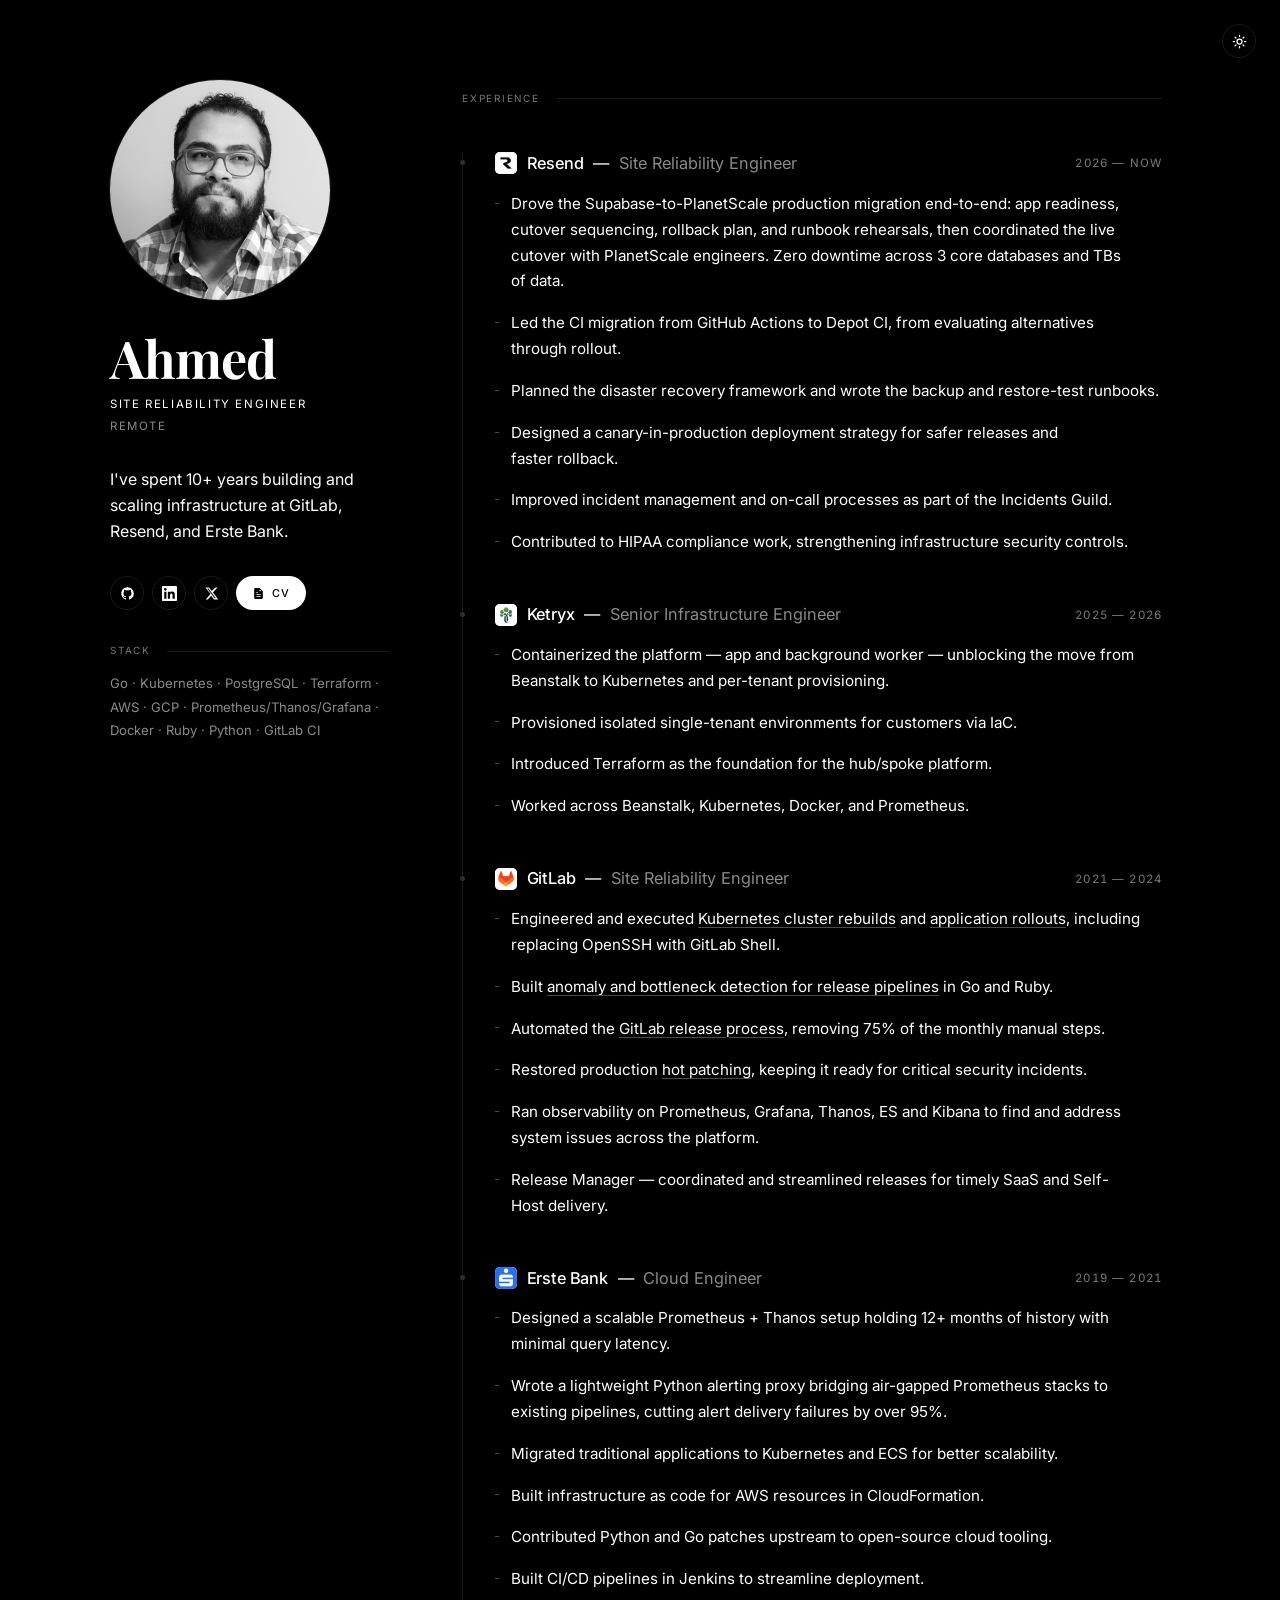
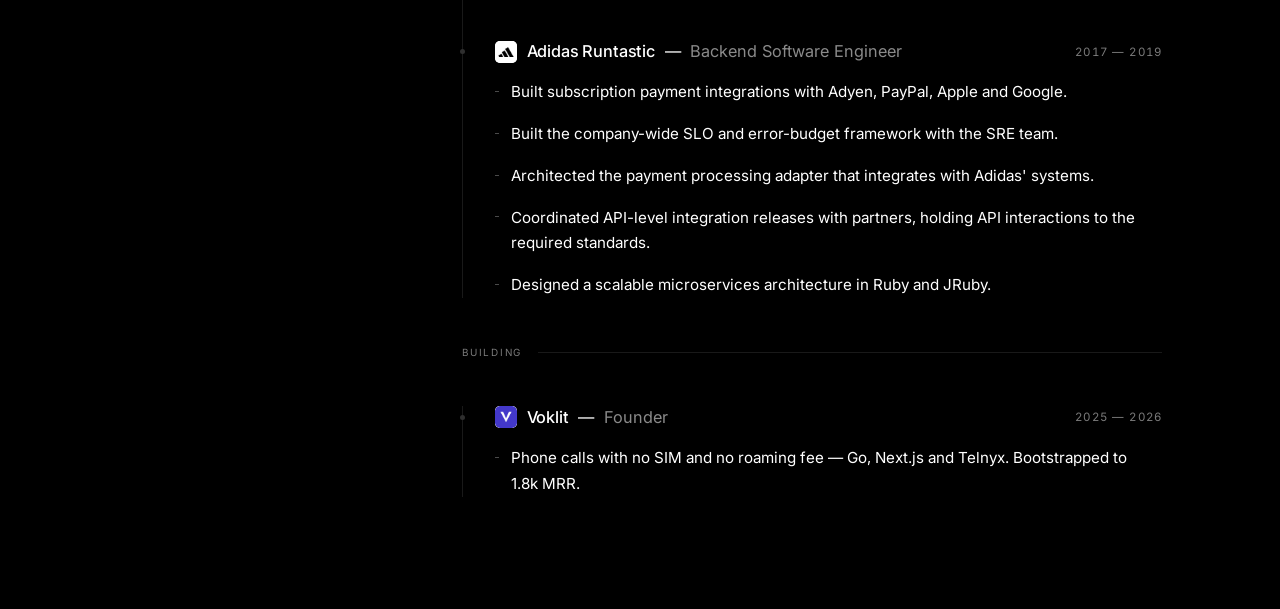
==== commit ae526de9: "Link the GitLab points to the work behind them The CV links four of these to public issues and epics" ====
--- a/index.html
+++ b/index.html
@@ -307,28 +307,39 @@
               </div>
               <ul class="role-points">
                 <li>
-                  Engineered and executed Kubernetes cluster rebuilds and application
-                  rollouts, including replacing OpenSSH with GitLab Shell.
-                </li>
-                <li>
-                  Built anomaly and bottleneck detection for release pipelines in Go and
-                  Ruby.
-                </li>
-                <li>
-                  Automated the GitLab release process, removing 75% of the monthly manual
-                  steps.
-                </li>
-                <li>
-                  Restored production hot patching, keeping it ready for critical security
-                  incidents.
-                </li>
-                <li>
-                  Ran observability on Prometheus, Grafana, Thanos, ES and Kibana to find
-                  and address system issues across the platform.
-                </li>
-                <li>
-                  Release Manager — coordinated and streamlined releases for timely SaaS
-                  and Self-Host delivery.
+                  Engineered and executed
+                  <a href="https://gitlab.com/gitlab-com/gl-infra/production/-/issues/7598">Kubernetes cluster
+                  rebuilds</a>
+                  and
+                  <a href="https://gitlab.com/gitlab-com/gl-infra/production/-/issues/6915">application rollouts</a>,
+                  including replacing OpenSSH with GitLab Shell.
+                </li>
+                <li>
+                  Built
+                  <a href="https://gitlab.com/groups/gitlab-com/gl-infra/-/epics/930"
+                    >anomaly and bottleneck detection for release pipelines</a
+                  >
+                  in Go and Ruby.
+                </li>
+                <li>
+                  Automated the
+                  <a href="https://gitlab.com/groups/gitlab-com/gl-infra/-/epics/1076"
+                    >GitLab release process</a
+                  >, removing 75% of the monthly manual steps.
+                </li>
+                <li>
+                  Restored production
+                  <a href="https://gitlab.com/groups/gitlab-com/gl-infra/-/epics/1069"
+                    >hot patching</a
+                  >, keeping it ready for critical security incidents.
+                </li>
+                <li>
+                  Ran observability on Prometheus, Grafana, Thanos, ES and
+                  Kibana to find and address system issues across the platform.
+                </li>
+                <li>
+                  Release Manager — coordinated and streamlined releases for
+                  timely SaaS and Self-Host delivery.
                 </li>
               </ul>
             </div>
--- a/assets/style.css
+++ b/assets/style.css
@@ -448,6 +448,25 @@
   background: var(--bullet);
 }
 
+/* inline references out to the public issues and epics behind the work */
+.role-points a {
+  color: inherit;
+  text-decoration: underline;
+  text-decoration-color: var(--line-strong);
+  text-decoration-thickness: 1px;
+  text-underline-offset: 0.18em;
+  transition:
+    color 200ms var(--ease-out),
+    text-decoration-color 200ms var(--ease-out);
+}
+
+@media (hover: hover) and (pointer: fine) {
+  .role-points a:hover {
+    color: var(--accent);
+    text-decoration-color: var(--accent);
+  }
+}
+
 /* ── Stack ── */
 .stack {
   display: flex;
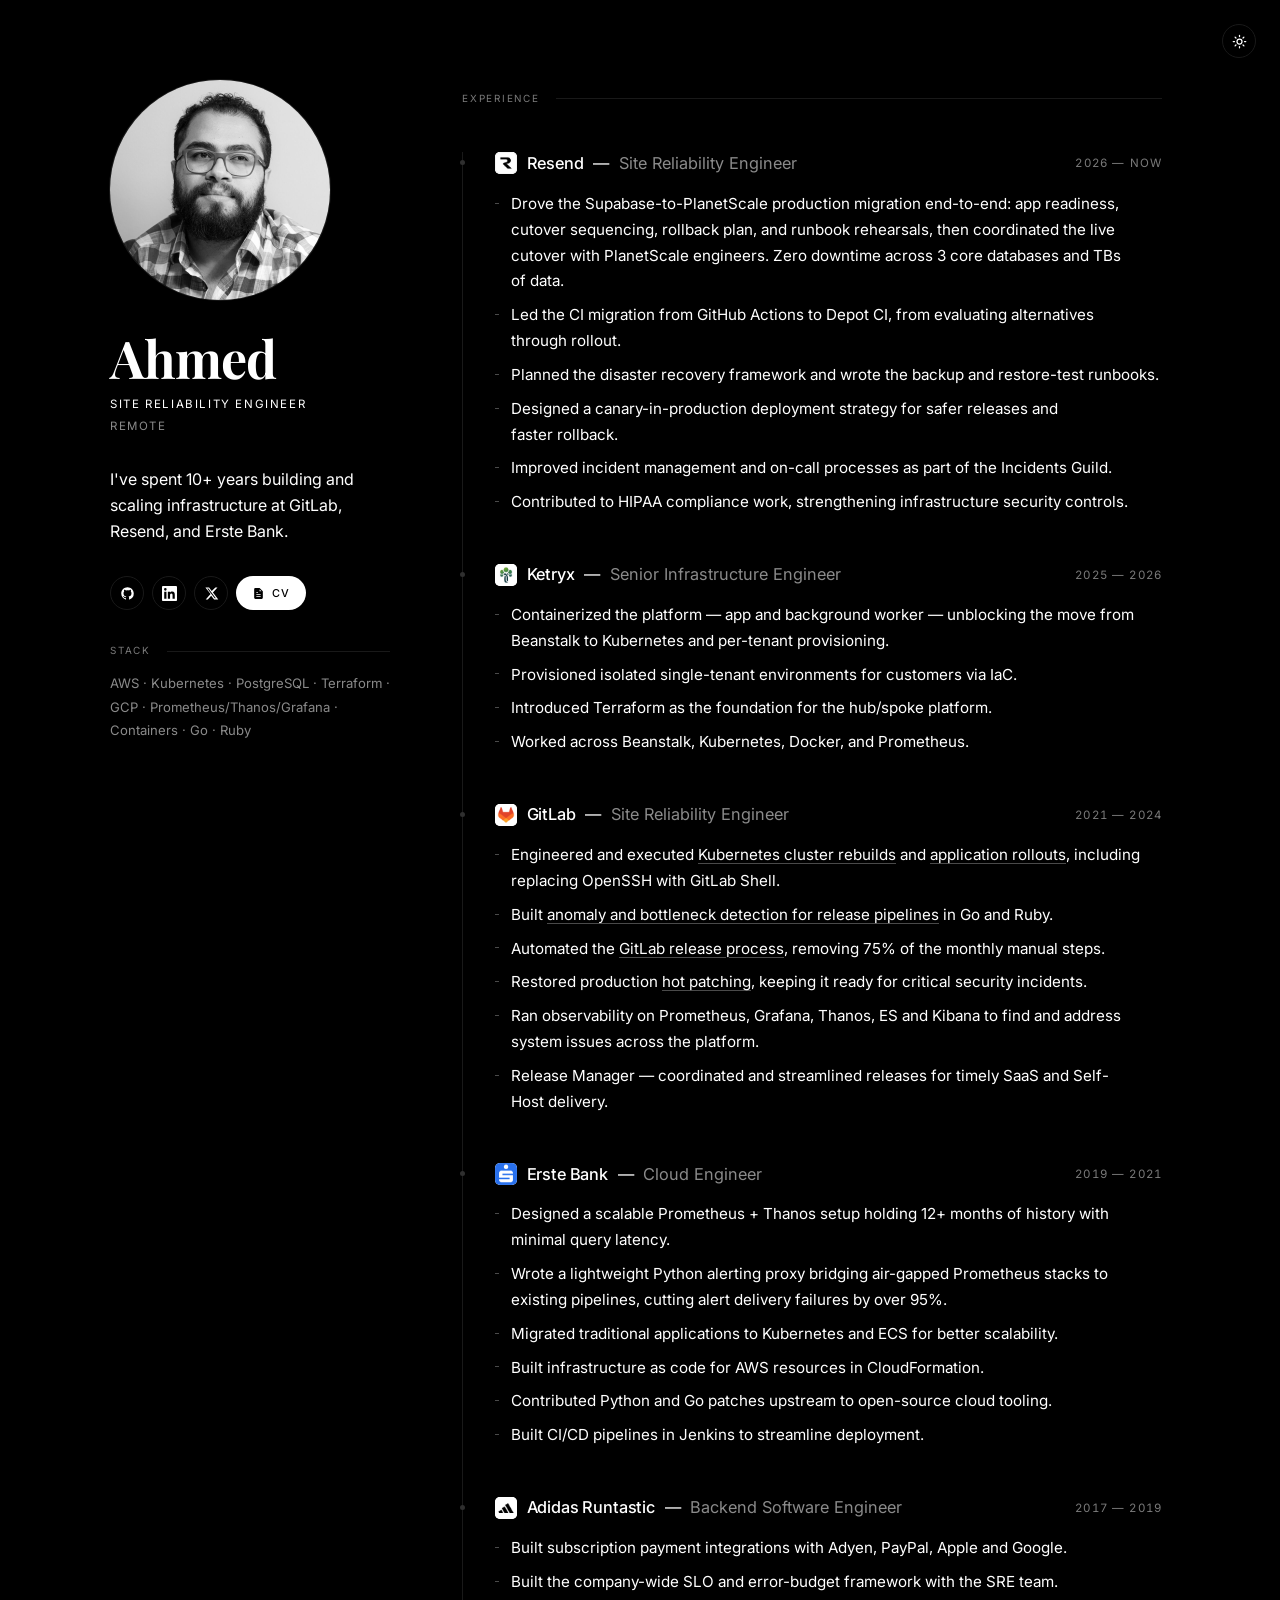
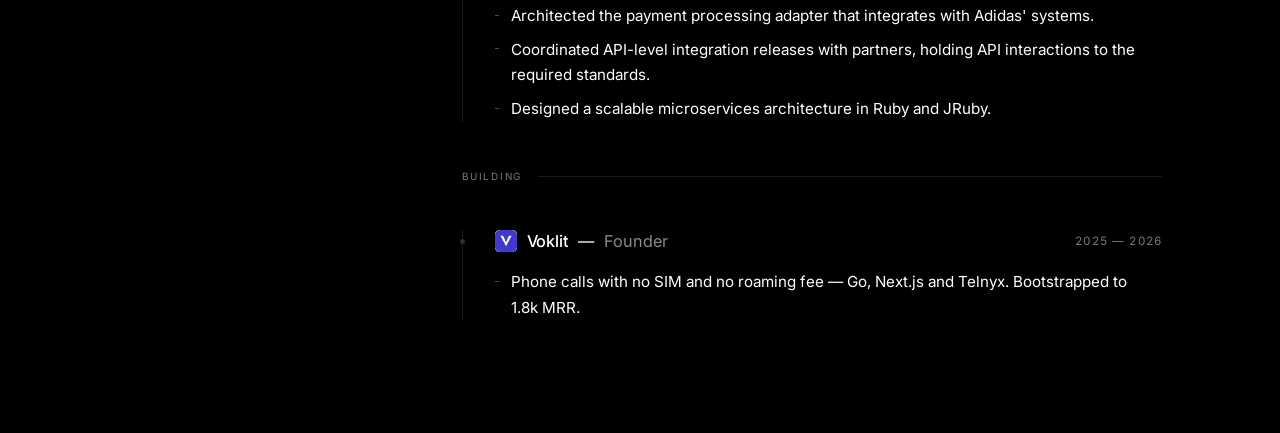
==== commit 5d63a0bb: "Update stack" ====
--- a/index.html
+++ b/index.html
@@ -192,8 +192,8 @@
         <p class="stack">
           <span class="section-label">Stack</span>
           <span
-            >Go · Kubernetes · PostgreSQL · Terraform · AWS · GCP ·
-            Prometheus/Thanos/Grafana · Docker · Ruby · Python · GitLab CI</span
+            >AWS · Kubernetes · PostgreSQL · Terraform · GCP ·
+            Prometheus/Thanos/Grafana · Containers · Go · Ruby</span
           >
         </p>
       </aside>
@@ -223,30 +223,31 @@
               </div>
               <ul class="role-points">
                 <li>
-                  Drove the Supabase-to-PlanetScale production migration end-to-end: app
-                  readiness, cutover sequencing, rollback plan, and runbook rehearsals,
-                  then coordinated the live cutover with PlanetScale engineers. Zero
-                  downtime across 3 core databases and TBs of data.
-                </li>
-                <li>
-                  Led the CI migration from GitHub Actions to Depot CI, from evaluating
-                  alternatives through rollout.
-                </li>
-                <li>
-                  Planned the disaster recovery framework and wrote the backup and
-                  restore-test runbooks.
-                </li>
-                <li>
-                  Designed a canary-in-production deployment strategy for safer releases
-                  and faster rollback.
-                </li>
-                <li>
-                  Improved incident management and on-call processes as part of the
-                  Incidents Guild.
-                </li>
-                <li>
-                  Contributed to HIPAA compliance work, strengthening infrastructure
-                  security controls.
+                  Drove the Supabase-to-PlanetScale production migration
+                  end-to-end: app readiness, cutover sequencing, rollback plan,
+                  and runbook rehearsals, then coordinated the live cutover with
+                  PlanetScale engineers. Zero downtime across 3 core databases
+                  and TBs of data.
+                </li>
+                <li>
+                  Led the CI migration from GitHub Actions to Depot CI, from
+                  evaluating alternatives through rollout.
+                </li>
+                <li>
+                  Planned the disaster recovery framework and wrote the backup
+                  and restore-test runbooks.
+                </li>
+                <li>
+                  Designed a canary-in-production deployment strategy for safer
+                  releases and faster rollback.
+                </li>
+                <li>
+                  Improved incident management and on-call processes as part of
+                  the Incidents Guild.
+                </li>
+                <li>
+                  Contributed to HIPAA compliance work, strengthening
+                  infrastructure security controls.
                 </li>
               </ul>
             </div>
@@ -272,14 +273,17 @@
               </div>
               <ul class="role-points">
                 <li>
-                  Containerized the platform — app and background worker — unblocking the
-                  move from Beanstalk to Kubernetes and per-tenant provisioning.
-                </li>
-                <li>
-                  Provisioned isolated single-tenant environments for customers via IaC.
-                </li>
-                <li>
-                  Introduced Terraform as the foundation for the hub/spoke platform.
+                  Containerized the platform — app and background worker —
+                  unblocking the move from Beanstalk to Kubernetes and
+                  per-tenant provisioning.
+                </li>
+                <li>
+                  Provisioned isolated single-tenant environments for customers
+                  via IaC.
+                </li>
+                <li>
+                  Introduced Terraform as the foundation for the hub/spoke
+                  platform.
                 </li>
                 <li>
                   Worked across Beanstalk, Kubernetes, Docker, and Prometheus.
@@ -308,28 +312,35 @@
               <ul class="role-points">
                 <li>
                   Engineered and executed
-                  <a href="https://gitlab.com/gitlab-com/gl-infra/production/-/issues/7598">Kubernetes cluster
-                  rebuilds</a>
+                  <a
+                    href="https://gitlab.com/gitlab-com/gl-infra/production/-/issues/7598"
+                    >Kubernetes cluster rebuilds</a
+                  >
                   and
-                  <a href="https://gitlab.com/gitlab-com/gl-infra/production/-/issues/6915">application rollouts</a>,
-                  including replacing OpenSSH with GitLab Shell.
+                  <a
+                    href="https://gitlab.com/gitlab-com/gl-infra/production/-/issues/6915"
+                    >application rollouts</a
+                  >, including replacing OpenSSH with GitLab Shell.
                 </li>
                 <li>
                   Built
-                  <a href="https://gitlab.com/groups/gitlab-com/gl-infra/-/epics/930"
+                  <a
+                    href="https://gitlab.com/groups/gitlab-com/gl-infra/-/epics/930"
                     >anomaly and bottleneck detection for release pipelines</a
                   >
                   in Go and Ruby.
                 </li>
                 <li>
                   Automated the
-                  <a href="https://gitlab.com/groups/gitlab-com/gl-infra/-/epics/1076"
+                  <a
+                    href="https://gitlab.com/groups/gitlab-com/gl-infra/-/epics/1076"
                     >GitLab release process</a
                   >, removing 75% of the monthly manual steps.
                 </li>
                 <li>
                   Restored production
-                  <a href="https://gitlab.com/groups/gitlab-com/gl-infra/-/epics/1069"
+                  <a
+                    href="https://gitlab.com/groups/gitlab-com/gl-infra/-/epics/1069"
                     >hot patching</a
                   >, keeping it ready for critical security incidents.
                 </li>
@@ -362,23 +373,25 @@
               </div>
               <ul class="role-points">
                 <li>
-                  Designed a scalable Prometheus + Thanos setup holding 12+ months of
-                  history with minimal query latency.
-                </li>
-                <li>
-                  Wrote a lightweight Python alerting proxy bridging air-gapped Prometheus
-                  stacks to existing pipelines, cutting alert delivery failures by over
-                  95%.
-                </li>
-                <li>
-                  Migrated traditional applications to Kubernetes and ECS for better
-                  scalability.
-                </li>
-                <li>
-                  Built infrastructure as code for AWS resources in CloudFormation.
-                </li>
-                <li>
-                  Contributed Python and Go patches upstream to open-source cloud tooling.
+                  Designed a scalable Prometheus + Thanos setup holding 12+
+                  months of history with minimal query latency.
+                </li>
+                <li>
+                  Wrote a lightweight Python alerting proxy bridging air-gapped
+                  Prometheus stacks to existing pipelines, cutting alert
+                  delivery failures by over 95%.
+                </li>
+                <li>
+                  Migrated traditional applications to Kubernetes and ECS for
+                  better scalability.
+                </li>
+                <li>
+                  Built infrastructure as code for AWS resources in
+                  CloudFormation.
+                </li>
+                <li>
+                  Contributed Python and Go patches upstream to open-source
+                  cloud tooling.
                 </li>
                 <li>
                   Built CI/CD pipelines in Jenkins to streamline deployment.
@@ -404,22 +417,24 @@
               </div>
               <ul class="role-points">
                 <li>
-                  Built subscription payment integrations with Adyen, PayPal, Apple and
-                  Google.
-                </li>
-                <li>
-                  Built the company-wide SLO and error-budget framework with the SRE team.
-                </li>
-                <li>
-                  Architected the payment processing adapter that integrates with Adidas'
-                  systems.
-                </li>
-                <li>
-                  Coordinated API-level integration releases with partners, holding API
-                  interactions to the required standards.
-                </li>
-                <li>
-                  Designed a scalable microservices architecture in Ruby and JRuby.
+                  Built subscription payment integrations with Adyen, PayPal,
+                  Apple and Google.
+                </li>
+                <li>
+                  Built the company-wide SLO and error-budget framework with the
+                  SRE team.
+                </li>
+                <li>
+                  Architected the payment processing adapter that integrates
+                  with Adidas' systems.
+                </li>
+                <li>
+                  Coordinated API-level integration releases with partners,
+                  holding API interactions to the required standards.
+                </li>
+                <li>
+                  Designed a scalable microservices architecture in Ruby and
+                  JRuby.
                 </li>
               </ul>
             </div>
@@ -448,8 +463,8 @@
               </div>
               <ul class="role-points">
                 <li>
-                  Phone calls with no SIM and no roaming fee — Go, Next.js and Telnyx.
-                  Bootstrapped to 1.8k MRR.
+                  Phone calls with no SIM and no roaming fee — Go, Next.js and
+                  Telnyx. Bootstrapped to 1.8k MRR.
                 </li>
               </ul>
             </div>
--- a/assets/style.css
+++ b/assets/style.css
@@ -425,7 +425,7 @@
   list-style: none;
   display: flex;
   flex-direction: column;
-  gap: var(--s3);
+  gap: var(--s1);
 }
 
 .role-points li {
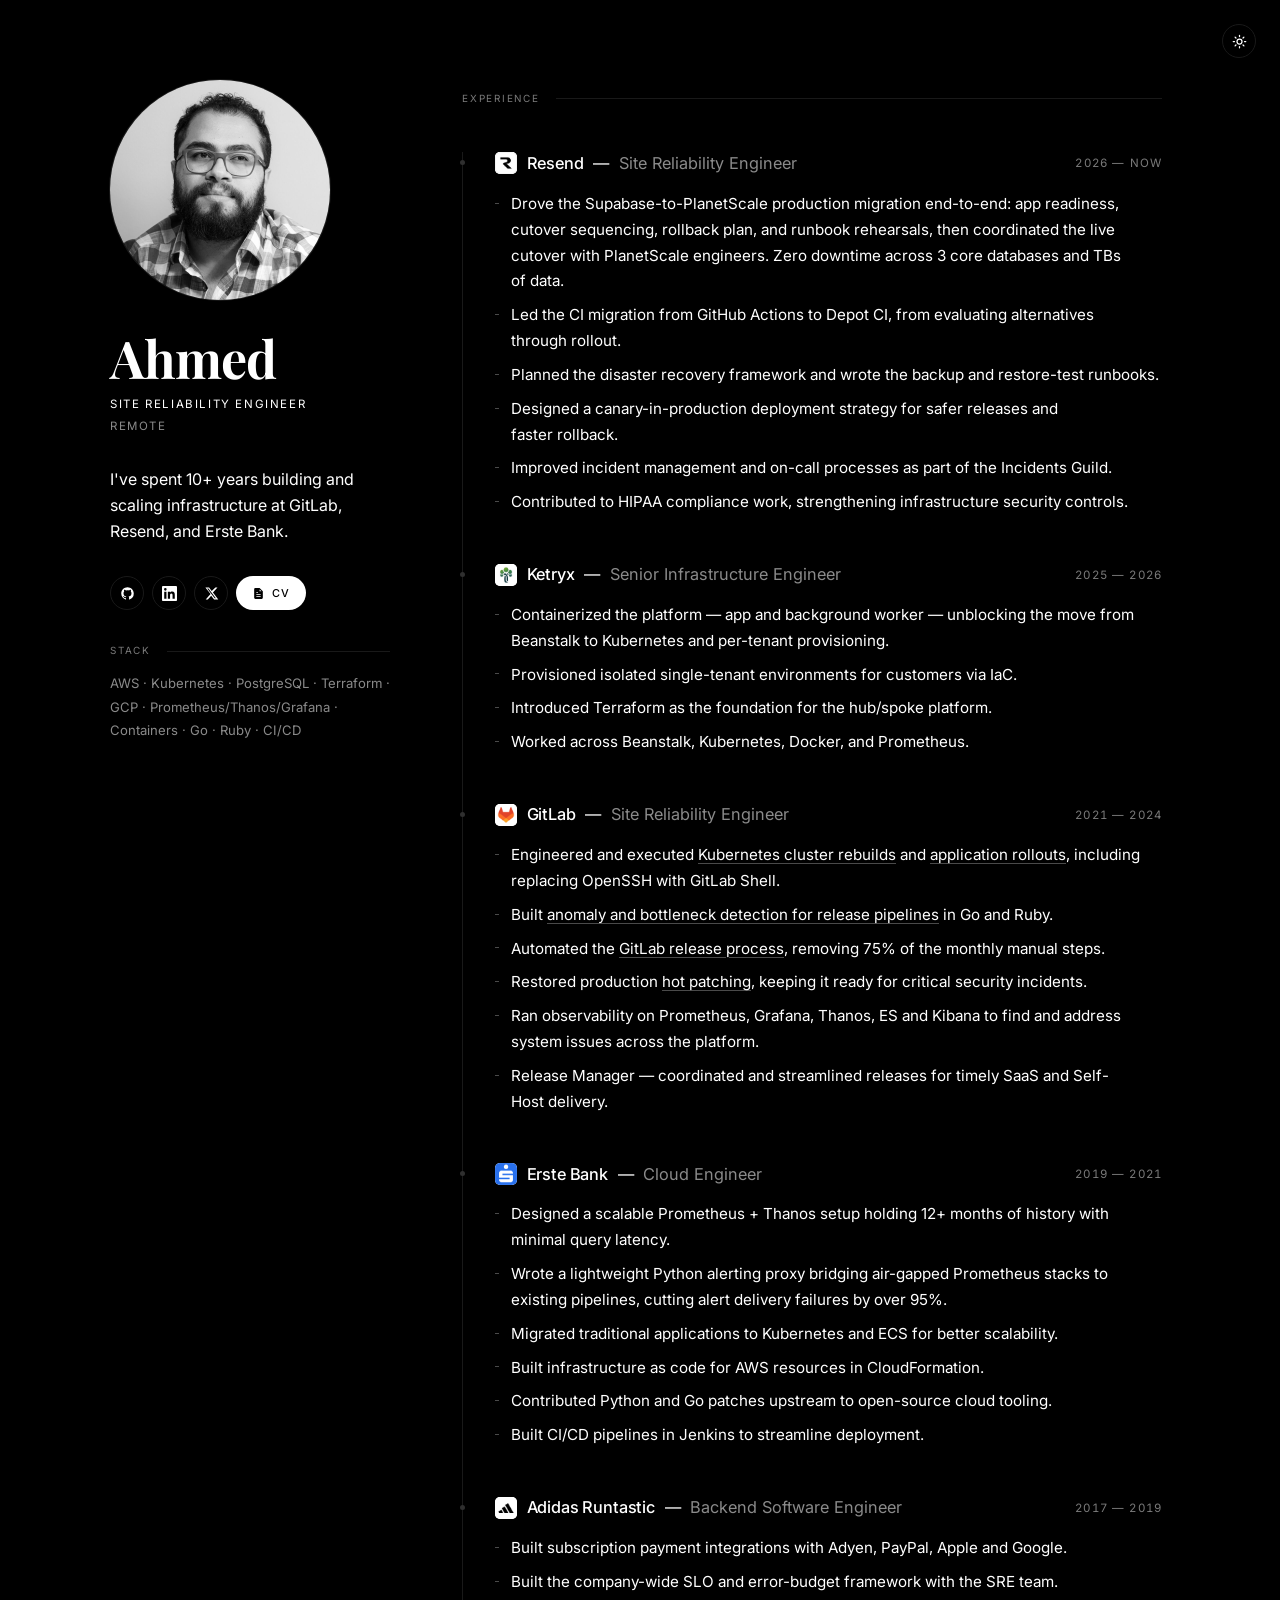
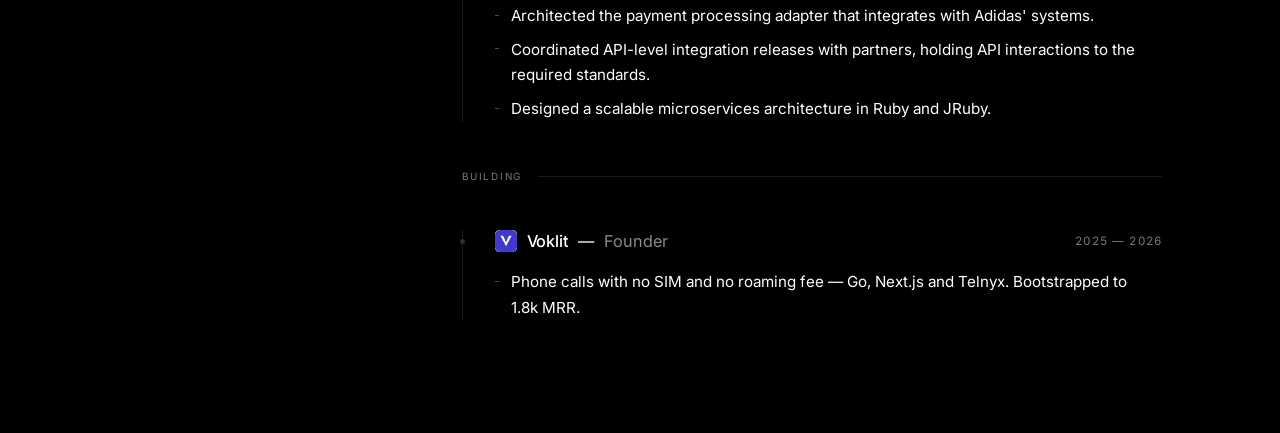
==== commit 3adad55f: "Update stack" ====
--- a/index.html
+++ b/index.html
@@ -191,9 +191,9 @@
 
         <p class="stack">
           <span class="section-label">Stack</span>
-          <span
-            >AWS · Kubernetes · PostgreSQL · Terraform · GCP ·
-            Prometheus/Thanos/Grafana · Containers · Go · Ruby</span
+          <span>
+            AWS · Kubernetes · PostgreSQL · Terraform · GCP ·
+            Prometheus/Thanos/Grafana · Containers · Go · Ruby · CI/CD</span
           >
         </p>
       </aside>
